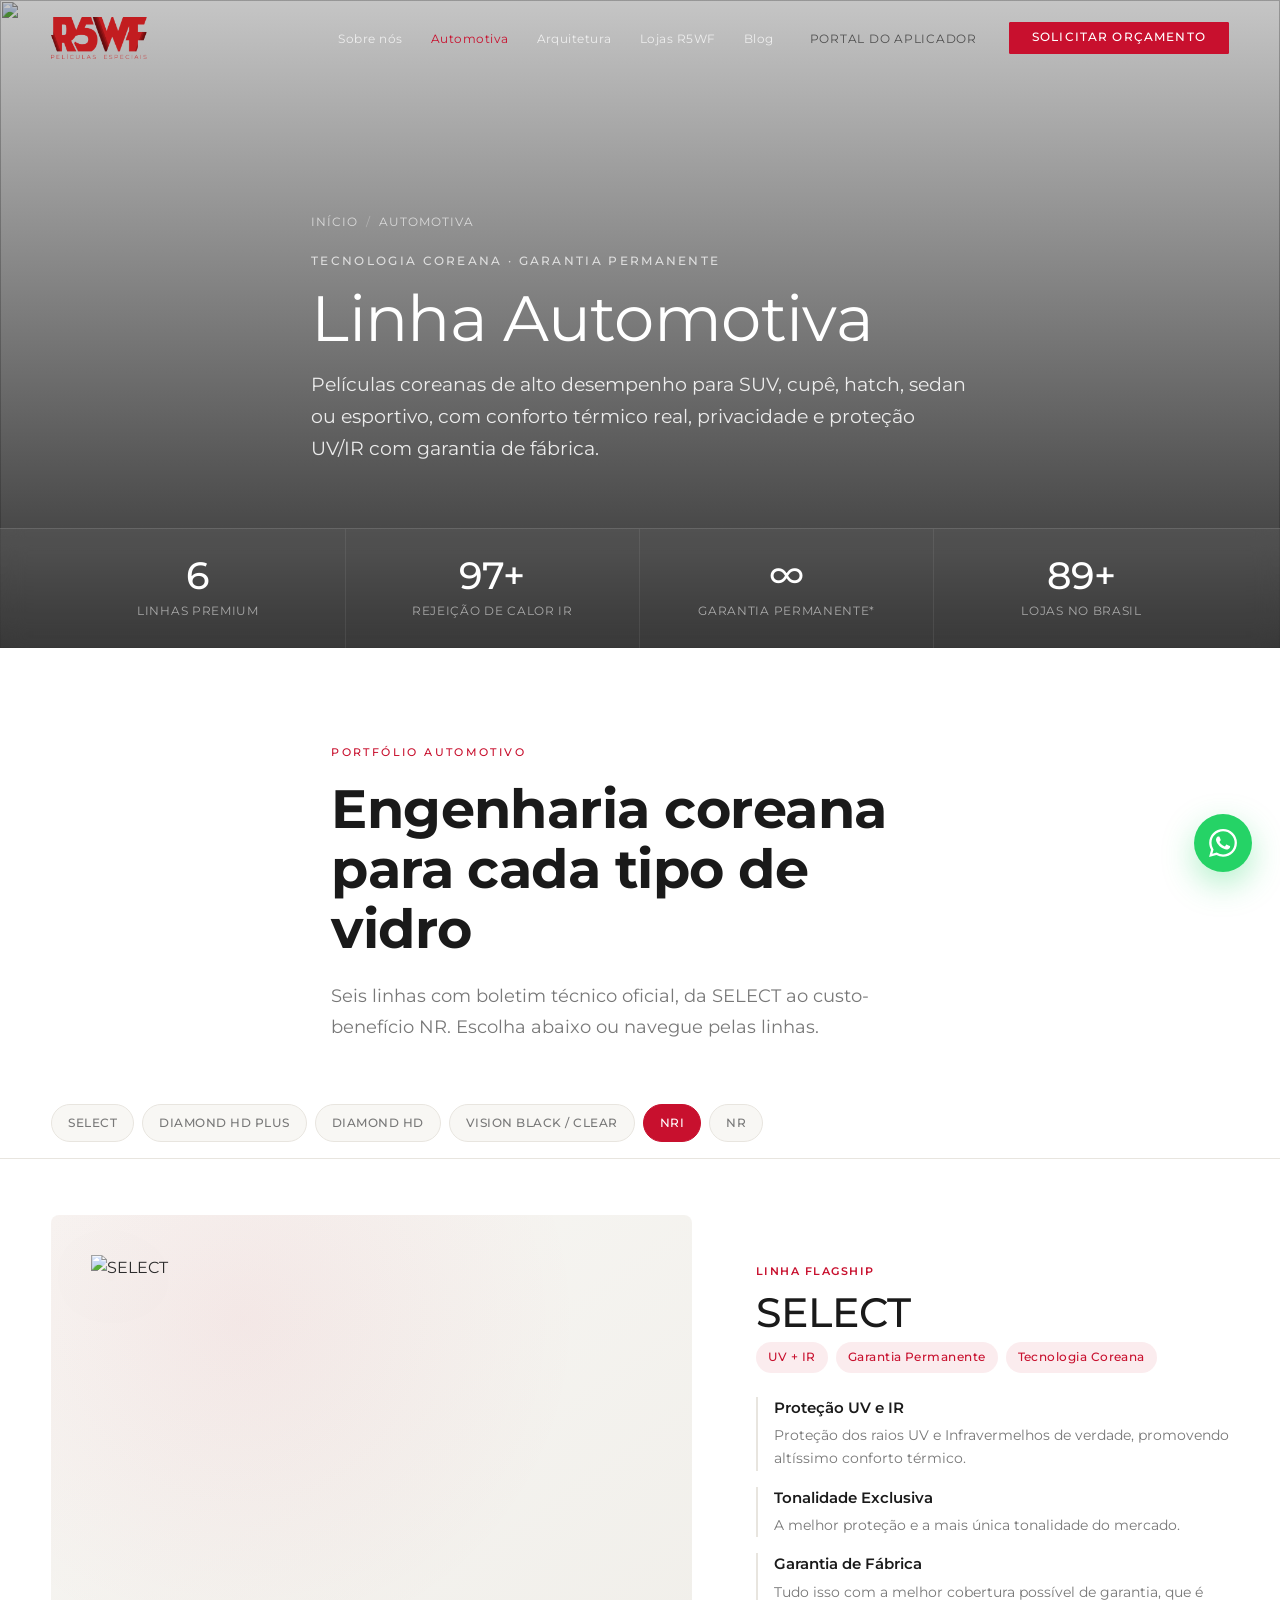
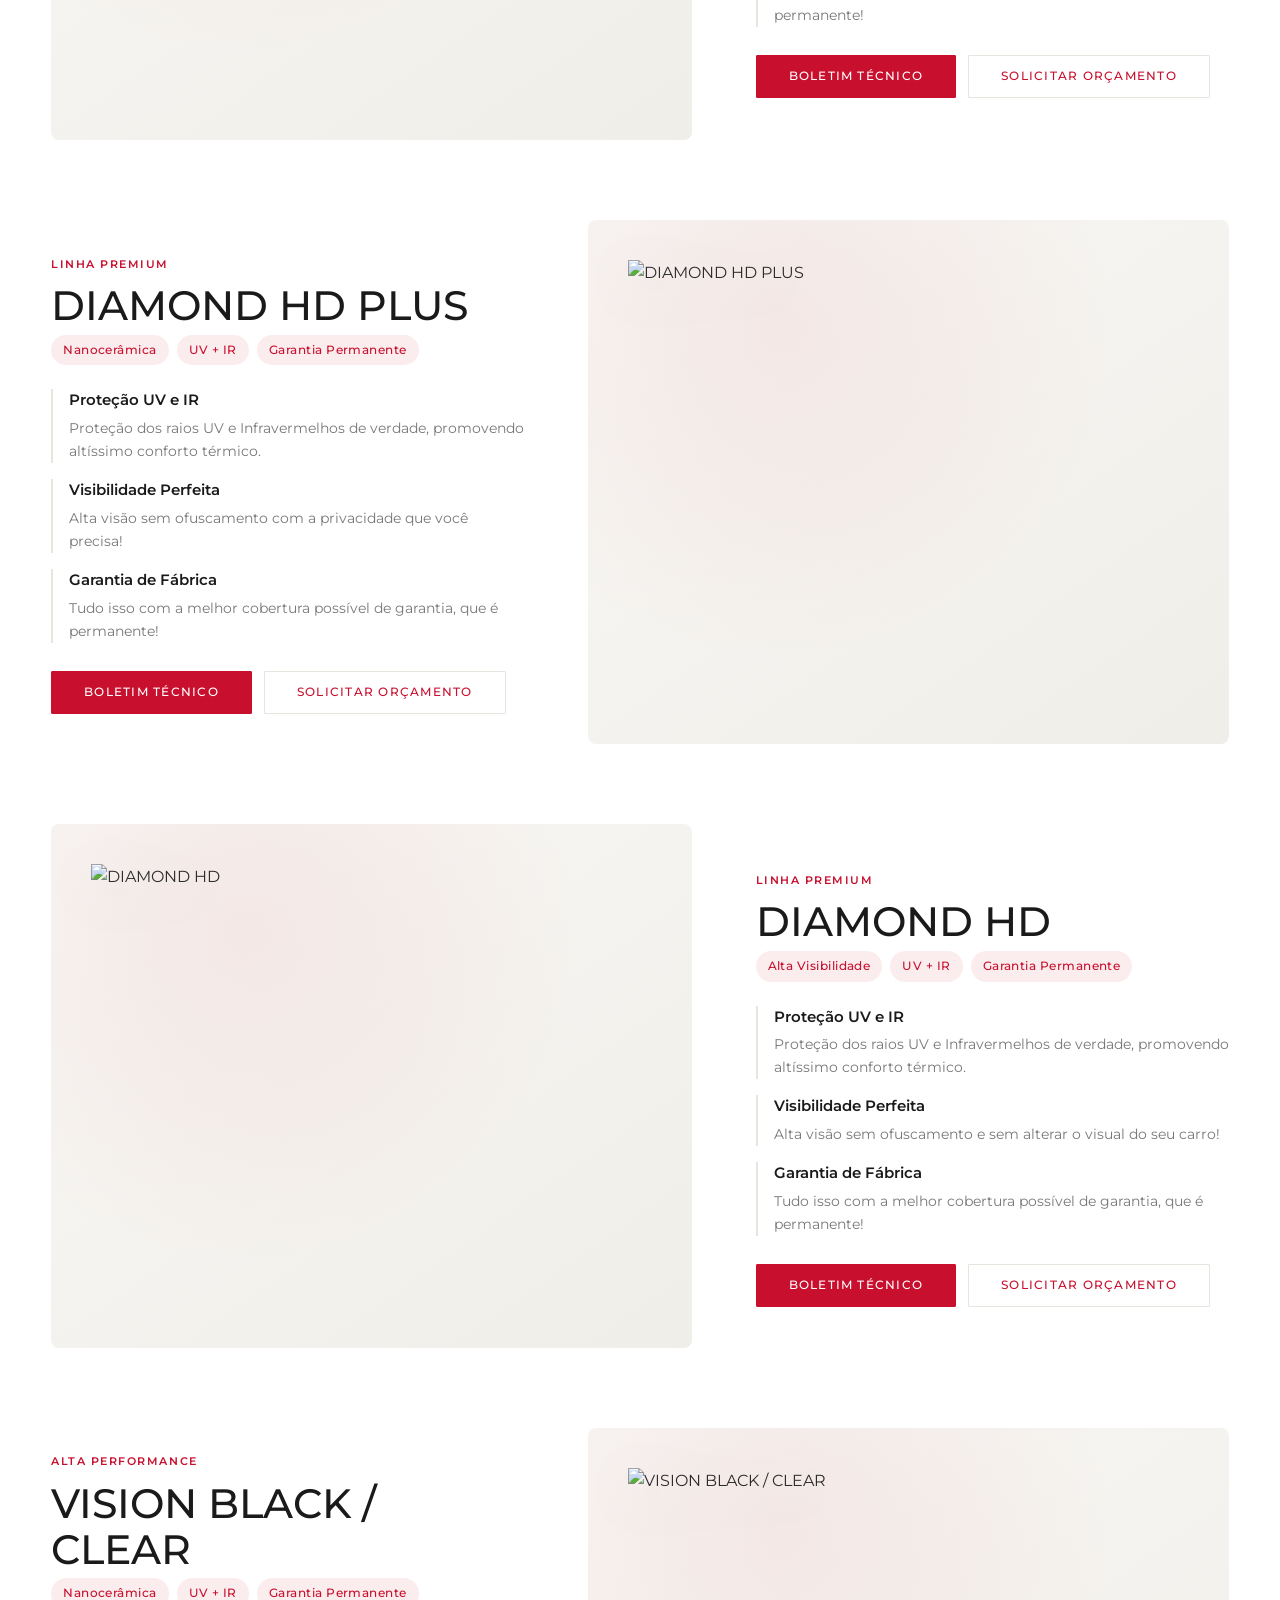
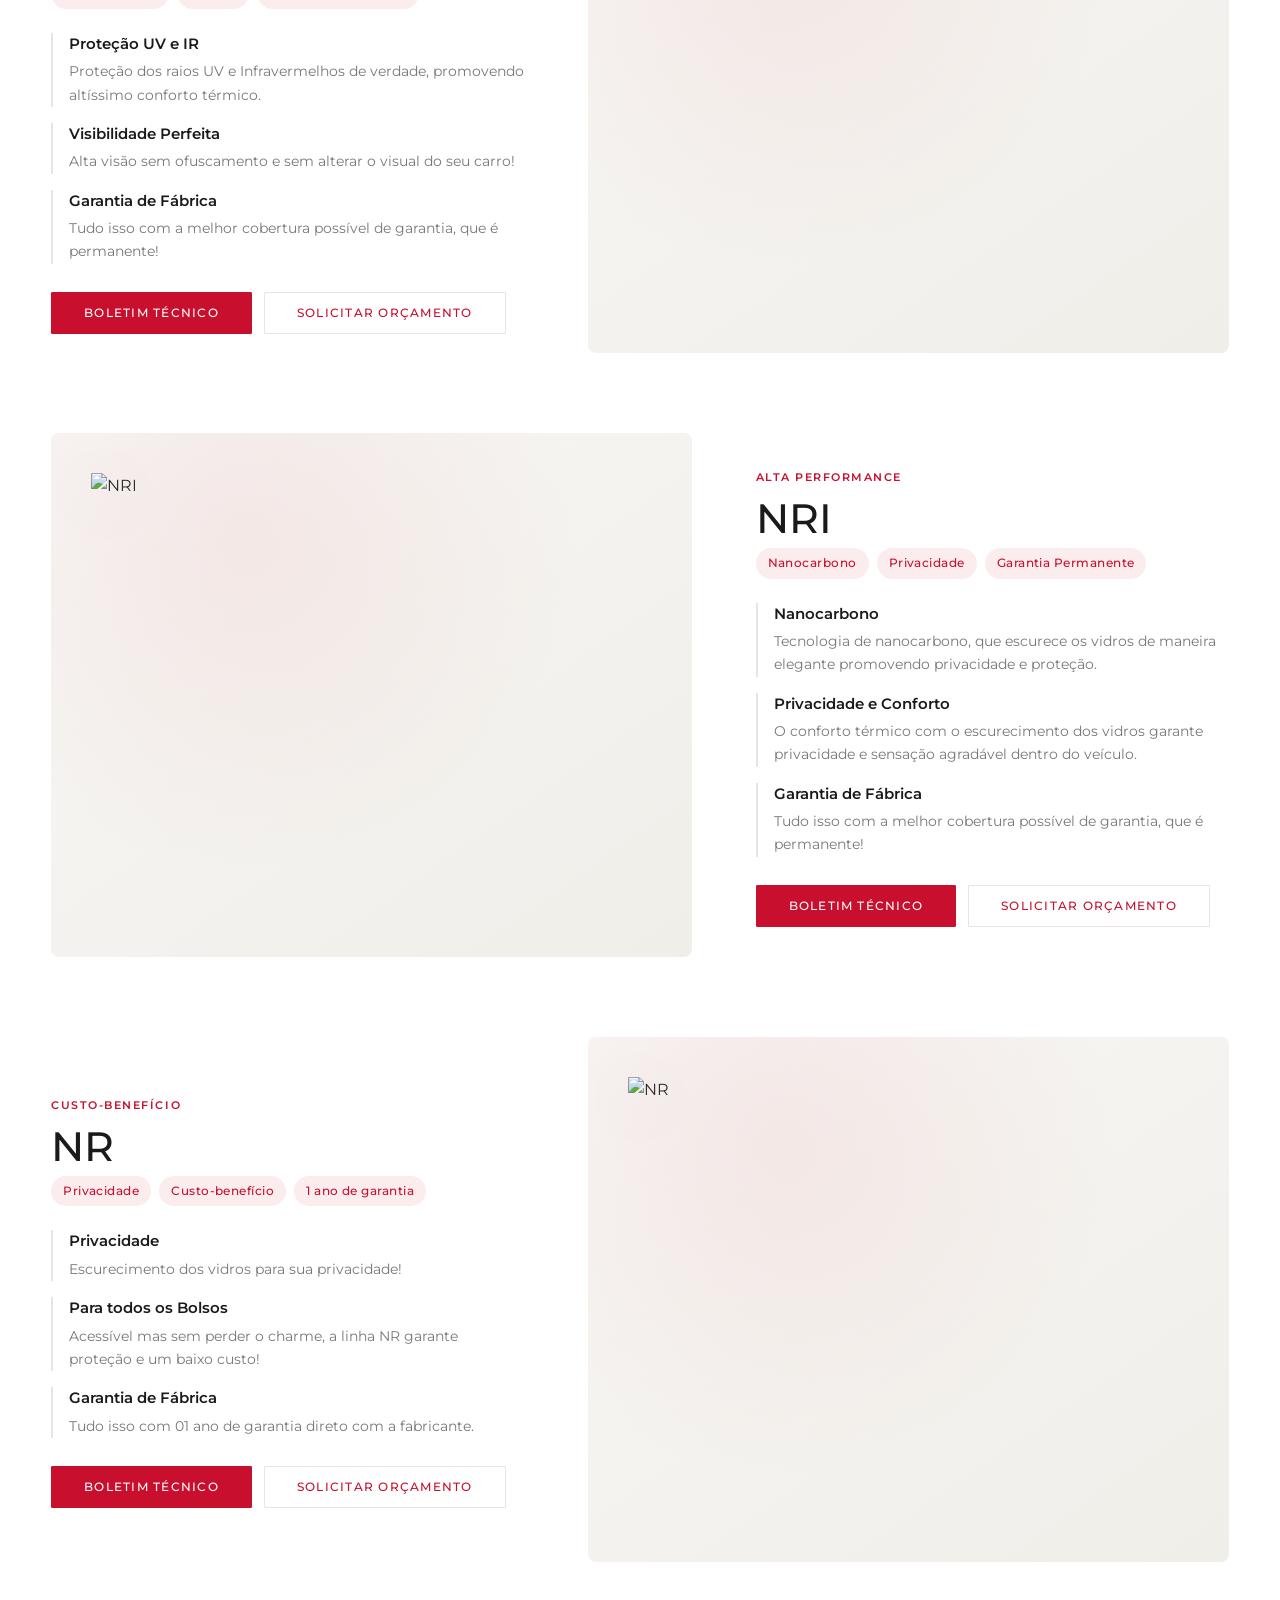
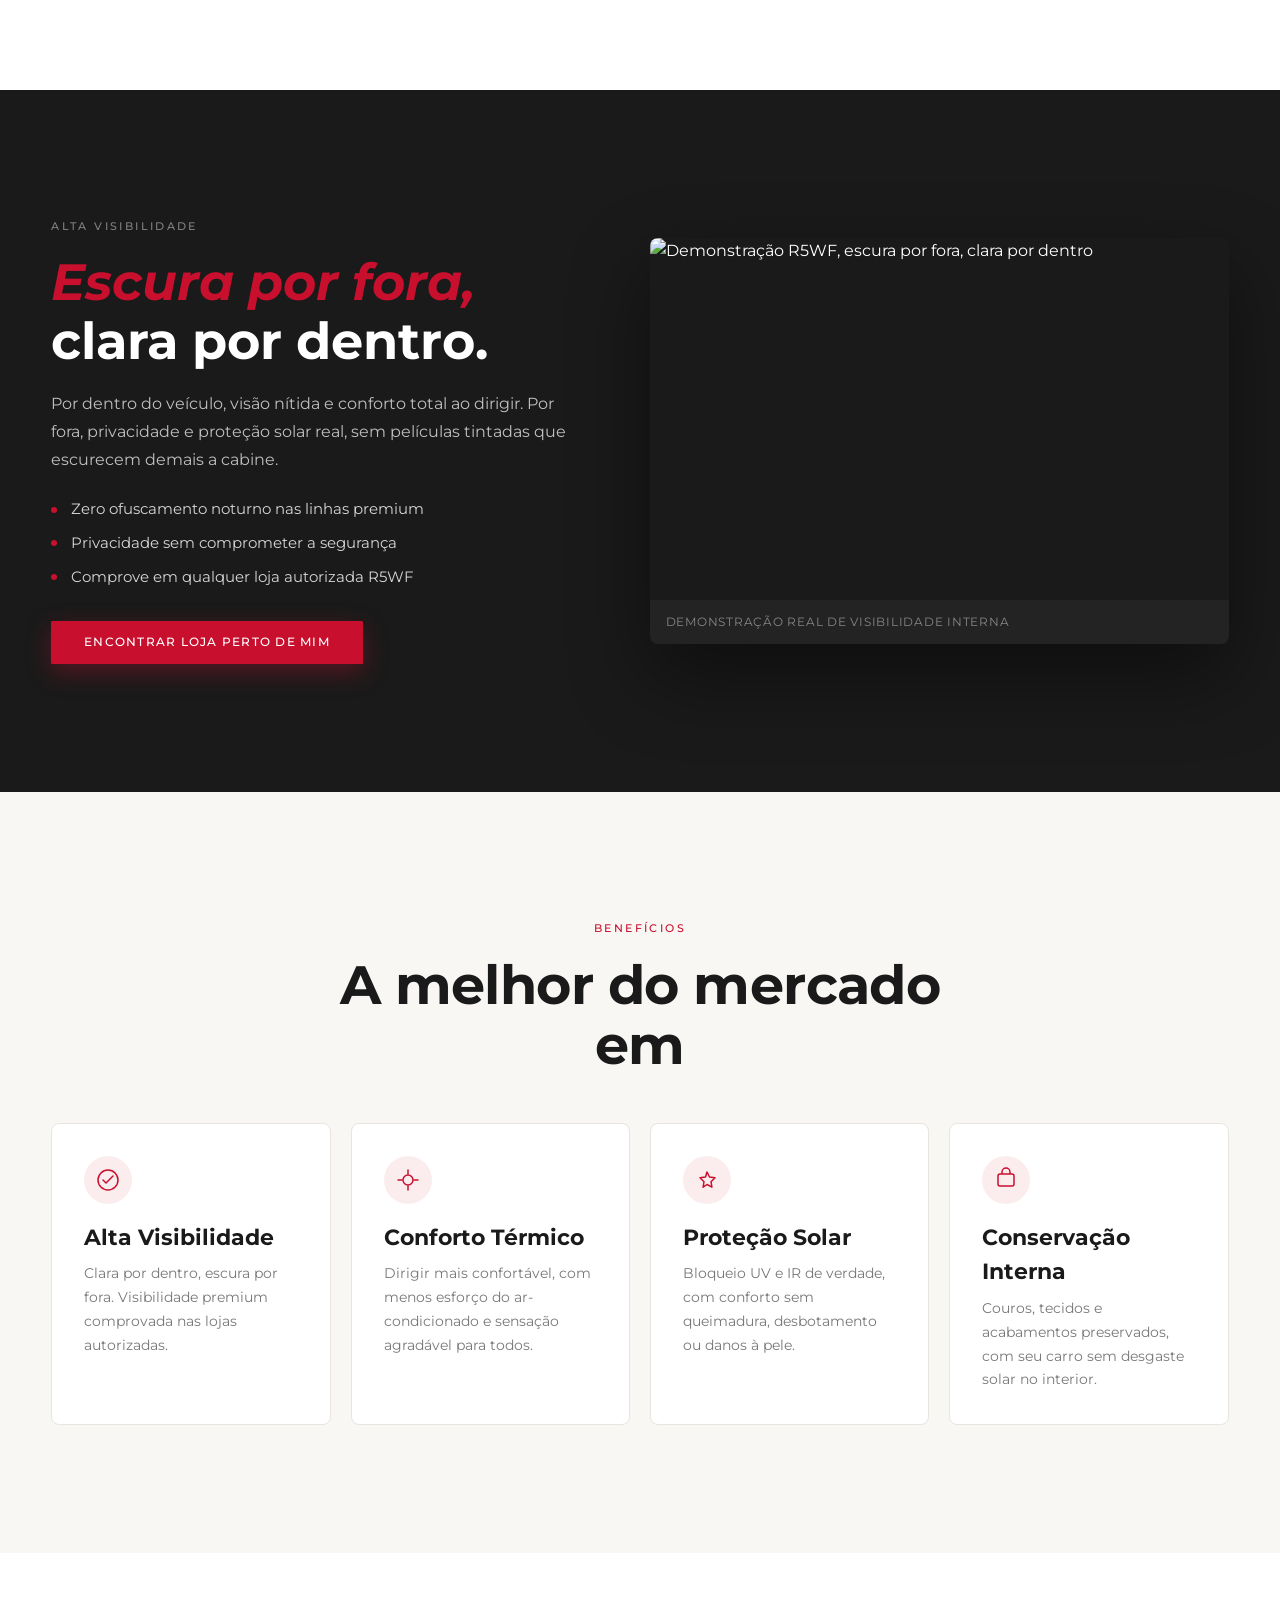
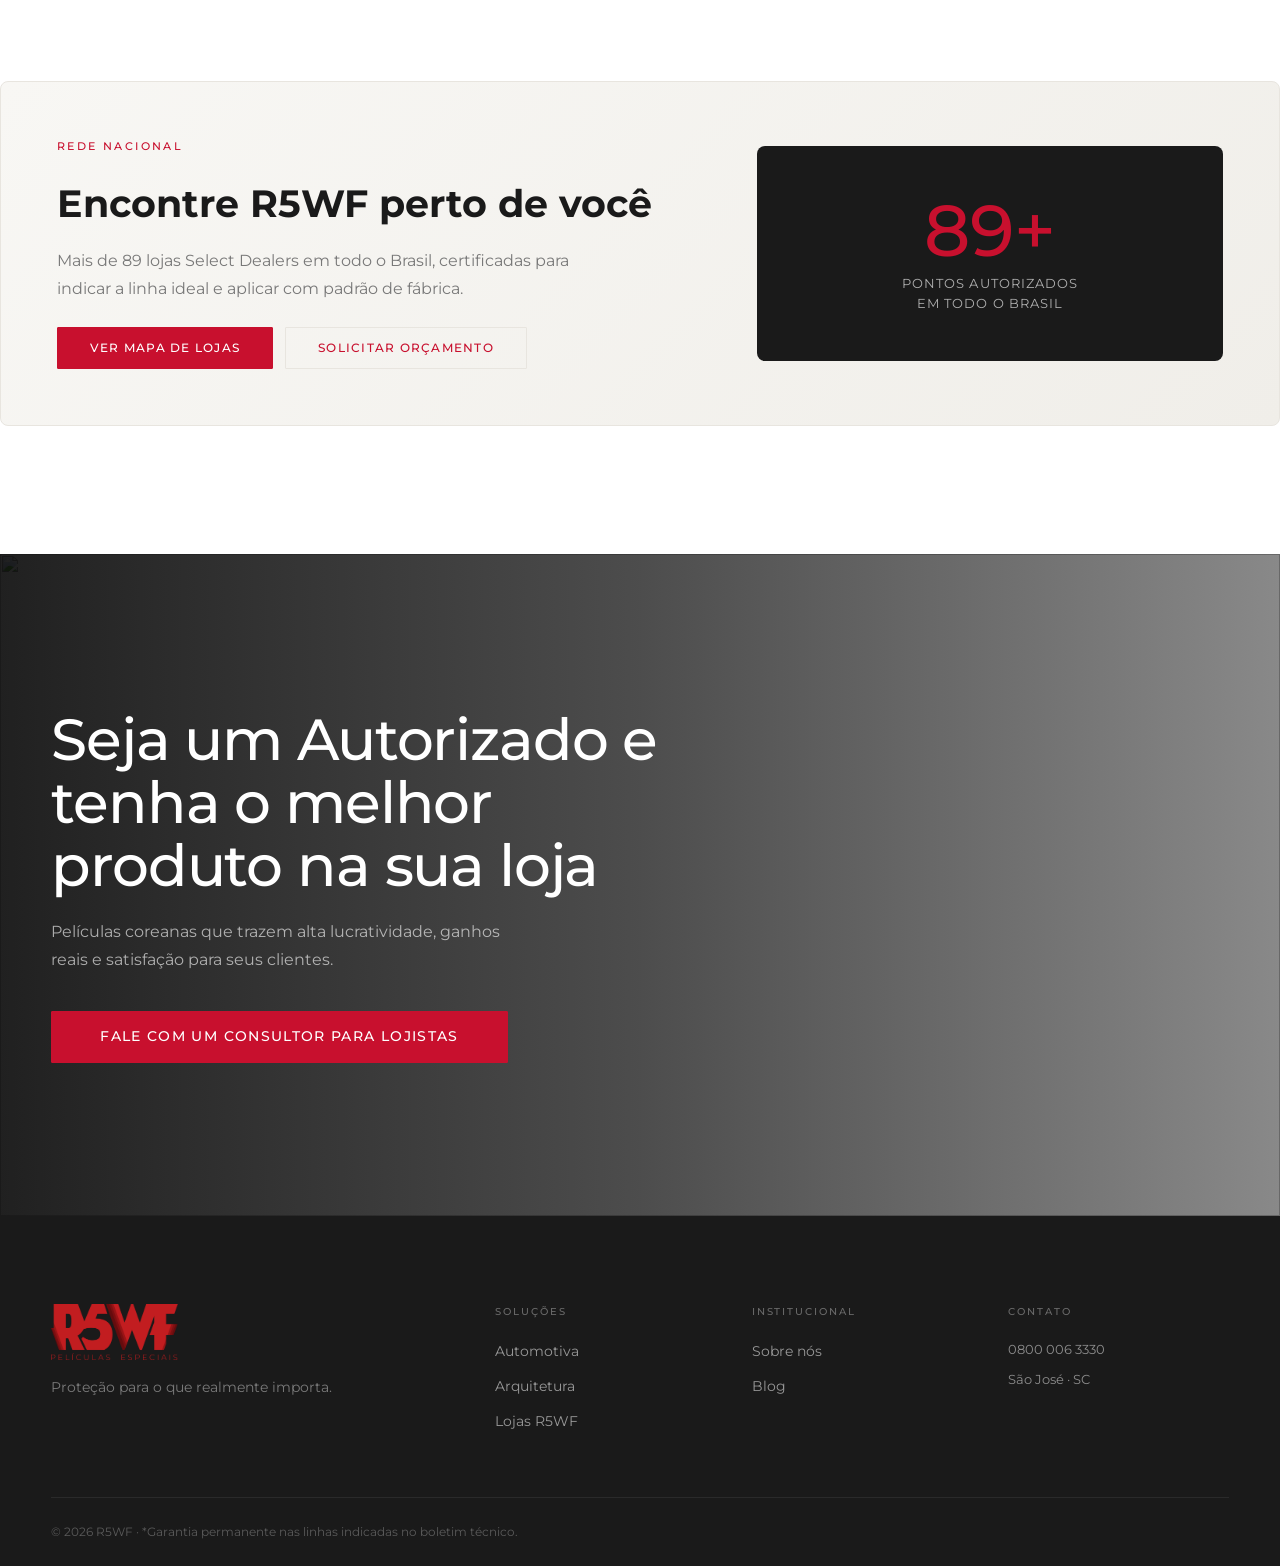
==== automotiva.html @ abcf2a6c "Novo site Co-authored-by: Cursor <cursoragent@cursor.com>" ====
<!DOCTYPE html>
<html lang="pt-BR">
<head>
  <meta charset="UTF-8">
  <meta name="viewport" content="width=device-width, initial-scale=1.0">
  <meta name="description" content="Linha Automotiva R5WF: SELECT, DIAMOND HD PLUS, DIAMOND HD, VISION BLACK/CLEAR, NRI e NR. Películas coreanas com proteção UV/IR, conforto térmico e garantia permanente.">
  <title>Automotiva, R5WF Películas Especiais</title>
  <link rel="canonical" href="https://r5wf.com.br/automotivas/">
  <link rel="preconnect" href="https://fonts.googleapis.com">
  <link rel="preconnect" href="https://fonts.gstatic.com" crossorigin>
  <link href="https://fonts.googleapis.com/css2?family=Montserrat:ital,wght@0,400;0,500;0,600;0,700;1,400;1,600&display=swap" rel="stylesheet">
  <link rel="stylesheet" href="style.css">
</head>
<body class="page-automotiva">

  <nav class="nav" id="nav" role="navigation" aria-label="Navegação principal">
    <div class="nav__container">
      <a href="index.html" class="nav__logo" aria-label="R5WF, página inicial">
        <img src="Imagens/Logo%20R5WF.png" alt="R5WF Películas Especiais" class="nav__logo-img" width="768" height="338">
      </a>
      <ul class="nav__links" role="list">
        <li><a href="sobre.html" class="nav__link">Sobre nós</a></li>
        <li><a href="automotiva.html" class="nav__link is-active" aria-current="page">Automotiva</a></li>
        <li><a href="arquitetura.html" class="nav__link">Arquitetura</a></li>
        <li><a href="lojas-oficiais.html" class="nav__link">Lojas R5WF</a></li>
        <li><a href="blog.html" class="nav__link">Blog</a></li>
        <li><a href="https://portalcliente.r5wf.com.br/" class="nav__portal" target="_blank" rel="noopener noreferrer">Portal do Aplicador</a></li>
      </ul>
      <a href="lojas-oficiais.html" class="btn btn--nav">Solicitar Orçamento</a>
      <button class="nav__toggle" aria-label="Abrir menu" aria-expanded="false" aria-controls="nav-mobile"><span></span><span></span><span></span></button>
    </div>
    <div class="nav__mobile" id="nav-mobile">
      <ul role="list">
        <li><a href="sobre.html" class="nav__mobile-link">Sobre nós</a></li>
        <li><a href="automotiva.html" class="nav__mobile-link is-active">Automotiva</a></li>
        <li><a href="arquitetura.html" class="nav__mobile-link">Arquitetura</a></li>
        <li><a href="lojas-oficiais.html" class="nav__mobile-link">Lojas R5WF</a></li>
        <li><a href="blog.html" class="nav__mobile-link">Blog</a></li>
        <li><a href="lojas-oficiais.html" class="btn btn--primary">Solicitar Orçamento</a></li>
      </ul>
    </div>
  </nav>

  <header class="page-hero page-hero--auto">
    <div class="page-hero__bg" aria-hidden="true">
      <img src="https://r5wf.com.br/wp-content/uploads/2024/12/automotivo.jpg" alt="" fetchpriority="high">
      <div class="page-hero__overlay page-hero__overlay--auto"></div>
    </div>
    <div class="container page-hero__content">
      <nav class="breadcrumb" aria-label="Trilha de navegação">
        <a href="index.html">Início</a><span aria-hidden="true">/</span><span>Automotiva</span>
      </nav>
      <p class="auto-hero__eyebrow">Tecnologia Coreana · Garantia Permanente</p>
      <h1 class="page-hero__title">Linha Automotiva</h1>
      <p class="page-hero__sub">Películas coreanas de alto desempenho para SUV, cupê, hatch, sedan ou esportivo, com conforto térmico real, privacidade e proteção UV/IR com garantia de fábrica.</p>
    </div>
    <div class="auto-hero-stats" aria-label="Destaques da linha automotiva">
      <div class="container auto-hero-stats__grid">
        <div class="auto-stat">
          <span class="auto-stat__value">6</span>
          <span class="auto-stat__label">Linhas premium</span>
        </div>
        <div class="auto-stat">
          <span class="auto-stat__value">97+</span>
          <span class="auto-stat__label">Rejeição de calor IR</span>
        </div>
        <div class="auto-stat">
          <span class="auto-stat__value">∞</span>
          <span class="auto-stat__label">Garantia permanente*</span>
        </div>
        <div class="auto-stat">
          <span class="auto-stat__value">89+</span>
          <span class="auto-stat__label">Lojas no Brasil</span>
        </div>
      </div>
    </div>
  </header>

  <main>
    <section class="auto-intro" aria-labelledby="auto-intro-title">
      <div class="container auto-intro__inner" data-animate="slide-up">
        <span class="eyebrow">Portfólio automotivo</span>
        <h2 class="heading-xl" id="auto-intro-title">Engenharia coreana para cada tipo de vidro</h2>
        <p class="auto-intro__text">Seis linhas com boletim técnico oficial, da SELECT ao custo-benefício NR. Escolha abaixo ou navegue pelas linhas.</p>
      </div>
    </section>

    <section class="auto-catalog" aria-labelledby="produtos-auto-title">
      <div class="auto-catalog__sticky">
        <div class="container">
          <nav class="auto-nav" id="auto-products-nav" aria-label="Navegar entre linhas"></nav>
        </div>
      </div>
      <div class="container">
        <h2 class="sr-only" id="produtos-auto-title">Películas automotivas R5WF</h2>
        <div class="auto-showcase" id="produtos-auto-grid"></div>
      </div>
    </section>

    <section class="auto-visibilidade" aria-labelledby="visibilidade-title">
      <div class="container auto-visibilidade__grid">
        <div class="auto-visibilidade__copy" data-animate="slide-up">
          <span class="eyebrow eyebrow--dim">Alta visibilidade</span>
          <h2 class="auto-visibilidade__headline" id="visibilidade-title"><em>Escura por fora,</em><br>clara por dentro.</h2>
          <p class="auto-visibilidade__text">Por dentro do veículo, visão nítida e conforto total ao dirigir. Por fora, privacidade e proteção solar real, sem películas tintadas que escurecem demais a cabine.</p>
          <ul class="auto-visibilidade__points">
            <li>Zero ofuscamento noturno nas linhas premium</li>
            <li>Privacidade sem comprometer a segurança</li>
            <li>Comprove em qualquer loja autorizada R5WF</li>
          </ul>
          <a href="lojas-oficiais.html" class="btn btn--primary">Encontrar loja perto de mim</a>
        </div>
        <figure class="auto-visibilidade__visual" data-animate="fade-in">
          <img src="https://r5wf.com.br/wp-content/uploads/2023/06/site-r5.png" alt="Demonstração R5WF, escura por fora, clara por dentro" loading="lazy">
          <figcaption class="auto-visibilidade__caption">Demonstração real de visibilidade interna</figcaption>
        </figure>
      </div>
    </section>

    <section class="auto-benefits" aria-labelledby="pilares-title">
      <div class="container">
        <div class="section-header section-header--center" data-animate="slide-up">
          <span class="eyebrow">Benefícios</span>
          <h2 class="heading-xl" id="pilares-title">A melhor do mercado em</h2>
        </div>
        <div class="auto-benefits__grid">
          <article class="auto-benefit" data-animate="fade-in">
            <span class="auto-benefit__icon" aria-hidden="true">
              <svg width="28" height="28" viewBox="0 0 28 28" fill="none"><circle cx="14" cy="14" r="10" stroke="currentColor" stroke-width="1.5"/><path d="M9 14l3 3 7-7" stroke="currentColor" stroke-width="1.5" stroke-linecap="round" stroke-linejoin="round"/></svg>
            </span>
            <h3 class="auto-benefit__title">Alta Visibilidade</h3>
            <p class="auto-benefit__text">Clara por dentro, escura por fora. Visibilidade premium comprovada nas lojas autorizadas.</p>
          </article>
          <article class="auto-benefit" data-animate="fade-in" data-delay="80">
            <span class="auto-benefit__icon" aria-hidden="true">
              <svg width="28" height="28" viewBox="0 0 28 28" fill="none"><path d="M14 4v4M14 20v4M4 14h4M20 14h4" stroke="currentColor" stroke-width="1.5" stroke-linecap="round"/><circle cx="14" cy="14" r="5" stroke="currentColor" stroke-width="1.5"/></svg>
            </span>
            <h3 class="auto-benefit__title">Conforto Térmico</h3>
            <p class="auto-benefit__text">Dirigir mais confortável, com menos esforço do ar-condicionado e sensação agradável para todos.</p>
          </article>
          <article class="auto-benefit" data-animate="fade-in" data-delay="160">
            <span class="auto-benefit__icon" aria-hidden="true">
              <svg width="28" height="28" viewBox="0 0 28 28" fill="none"><path d="M14 6l2.5 5 5.5.8-4 3.9.9 5.5L14 18.5 10.1 21.2l.9-5.5-4-3.9 5.5-.8L14 6z" stroke="currentColor" stroke-width="1.5" stroke-linejoin="round"/></svg>
            </span>
            <h3 class="auto-benefit__title">Proteção Solar</h3>
            <p class="auto-benefit__text">Bloqueio UV e IR de verdade, com conforto sem queimadura, desbotamento ou danos à pele.</p>
          </article>
          <article class="auto-benefit" data-animate="fade-in" data-delay="240">
            <span class="auto-benefit__icon" aria-hidden="true">
              <svg width="28" height="28" viewBox="0 0 28 28" fill="none"><rect x="6" y="8" width="16" height="12" rx="2" stroke="currentColor" stroke-width="1.5"/><path d="M10 8V6a4 4 0 018 0v2" stroke="currentColor" stroke-width="1.5"/></svg>
            </span>
            <h3 class="auto-benefit__title">Conservação Interna</h3>
            <p class="auto-benefit__text">Couros, tecidos e acabamentos preservados, com seu carro sem desgaste solar no interior.</p>
          </article>
        </div>
      </div>
    </section>

    <section class="auto-stores" aria-labelledby="lojas-rede-title">
      <div class="container auto-stores__inner" data-animate="slide-up">
        <div class="auto-stores__copy">
          <span class="eyebrow">Rede nacional</span>
          <h2 class="auto-stores__title" id="lojas-rede-title">Encontre R5WF perto de você</h2>
          <p class="auto-stores__text">Mais de 89 lojas Select Dealers em todo o Brasil, certificadas para indicar a linha ideal e aplicar com padrão de fábrica.</p>
          <div class="auto-stores__actions">
            <a href="lojas-oficiais.html" class="btn btn--primary">Ver mapa de lojas</a>
            <a href="lojas-oficiais.html" class="btn btn--outline">Solicitar orçamento</a>
          </div>
        </div>
        <div class="auto-stores__panel" aria-hidden="true">
          <span class="auto-stores__number">89+</span>
          <span class="auto-stores__panel-label">Pontos autorizados<br>em todo o Brasil</span>
        </div>
      </div>
    </section>

    <section class="cta-final" id="orcamento">
      <div class="cta-final__bg" aria-hidden="true">
        <img src="https://r5wf.com.br/wp-content/uploads/2024/12/automotivo.jpg" alt="" loading="lazy">
        <div class="cta-final__overlay"></div>
      </div>
      <div class="cta-final__content">
        <h2 class="cta-final__headline">Seja um Autorizado e tenha o melhor produto na sua loja</h2>
        <p class="cta-final__sub">Películas coreanas que trazem alta lucratividade, ganhos reais e satisfação para seus clientes.</p>
        <div class="cta-final__actions">
          <a href="https://mkt.r5wf.com.br/seja-um-select-dealer" class="btn btn--primary btn--large" target="_blank" rel="noopener noreferrer">Fale com um consultor para Lojistas</a>
        </div>
      </div>
    </section>
  </main>

  <footer class="footer" role="contentinfo">
    <div class="container">
      <div class="footer__top">
        <div class="footer__brand">
          <a href="index.html" class="footer__logo" aria-label="R5WF Películas Especiais">
            <img src="Imagens/Logo%20R5WF.png" alt="R5WF Películas Especiais" class="footer__logo-img" width="768" height="338" loading="lazy">
          </a>
          <p class="footer__tagline">Proteção para o que realmente importa.</p>
        </div>
        <nav class="footer__nav" aria-label="Links do rodapé">
          <div class="footer__col"><h3 class="footer__col-title">Soluções</h3><ul role="list"><li><a href="automotiva.html">Automotiva</a></li><li><a href="arquitetura.html">Arquitetura</a></li><li><a href="lojas-oficiais.html">Lojas R5WF</a></li></ul></div>
          <div class="footer__col"><h3 class="footer__col-title">Institucional</h3><ul role="list"><li><a href="sobre.html">Sobre nós</a></li><li><a href="blog.html">Blog</a></li></ul></div>
          <div class="footer__col"><h3 class="footer__col-title">Contato</h3><address class="footer__address"><p>0800 006 3330</p><p>São José · SC</p></address></div>
        </nav>
      </div>
      <div class="footer__bottom">
        <p class="footer__copy">&copy; <span id="footer-year">2026</span> R5WF · *Garantia permanente nas linhas indicadas no boletim técnico.</p>
      </div>
    </div>
  </footer>

  <script src="config.js"></script>
  <script src="script.js"></script>
</body>
</html>
---- style.css ----
﻿/* ============================================================
   R5WF Películas Especiais — style.css
   Design System: Premium Minimal — Volvo + Apple Inspired
   ============================================================ */


/* ============================================================
   1. CUSTOM PROPERTIES
   ============================================================ */
:root {
  --white:        #FFFFFF;
  --off-white:    #F8F7F4;
  --light:        #F0EEE9;
  --graphite:     #2C2C2C;
  --black:        #1A1A1A;
  --muted:        #787878;
  --border:       #E8E5DF;
  --accent:       #C8102E;
  --accent-hover: #A50D25;
  --accent-dim:   rgba(200, 16, 46, 0.08);

  --font-display: "Montserrat", -apple-system, BlinkMacSystemFont, "Segoe UI", sans-serif;
  --font-body:    "Montserrat", -apple-system, BlinkMacSystemFont, "Segoe UI", sans-serif;

  --section-py:   clamp(80px, 10vw, 130px);
  --container:    1280px;
  --nav-h:        76px;

  --ease:         cubic-bezier(0.4, 0, 0.2, 1);
  --ease-out:     cubic-bezier(0, 0, 0.2, 1);
  --dur:          0.65s;
  --dur-fast:     0.28s;

  --shadow-sm:    0 1px 3px rgba(0,0,0,0.06), 0 1px 2px rgba(0,0,0,0.04);
  --shadow-md:    0 6px 24px rgba(0,0,0,0.09);
  --shadow-lg:    0 24px 64px rgba(0,0,0,0.14);
}


/* ============================================================
   2. RESET & BASE
   ============================================================ */
*, *::before, *::after {
  box-sizing: border-box;
  margin: 0;
  padding: 0;
}
html {
  scroll-behavior: smooth;
  -webkit-font-smoothing: antialiased;
  -moz-osx-font-smoothing: grayscale;
  font-size: 16px;
}
body {
  font-family: var(--font-body);
  font-weight: 400;
  color: var(--graphite);
  background: var(--white);
  overflow-x: hidden;
  line-height: 1.6;
}
img     { display: block; max-width: 100%; height: auto; }
a       { color: inherit; text-decoration: none; }
ul, ol  { list-style: none; }
address { font-style: normal; }
figure  { margin: 0; }
button  { font-family: inherit; }

.sr-only {
  position: absolute;
  width: 1px; height: 1px; padding: 0;
  margin: -1px; overflow: hidden;
  clip: rect(0,0,0,0);
  white-space: nowrap; border: 0;
}


/* ============================================================
   3. TYPOGRAPHY
   ============================================================ */
.heading-xl {
  font-family: var(--font-display);
  font-size: clamp(2.2rem, 4.2vw, 4.4rem);
  font-weight: 700;
  line-height: 1.12;
  letter-spacing: -0.01em;
  color: var(--black);
}
.heading-xl--light { color: var(--white); }

/* Montserrat Bold nos títulos e elementos de destaque */
.hero__headline,
.page-hero__title,
.footer__logo-r5,
.problem-card__title,
.solution-card__number,
.solution-card__title,
.tech-card__title,
.tech-card__spec-value,
.process-step__number,
.process-step__title,
.stat__value,
.stat__suffix,
.cta-final__headline,
.product-card__name,
.pillar__title,
.visibilidade__quote,
.auto-showcase__name,
.auto-visibilidade__headline,
.auto-benefit__title,
.auto-stores__title,
.auto-stat__value,
.stores-editorial__title,
.faq__question {
  font-weight: 700;
}

.eyebrow {
  display: block;
  font-size: 0.68rem;
  font-weight: 500;
  letter-spacing: 0.22em;
  text-transform: uppercase;
  color: var(--accent);
  margin-bottom: 1.1rem;
}
.eyebrow--dim   { color: rgba(255,255,255,0.45); }
.eyebrow--light { color: rgba(255,255,255,0.65); }


/* ============================================================
   4. LAYOUT
   ============================================================ */
.container {
  width: 100%;
  max-width: var(--container);
  margin-left: auto;
  margin-right: auto;
  padding-left: clamp(24px, 4vw, 56px);
  padding-right: clamp(24px, 4vw, 56px);
}
.section-header {
  max-width: 680px;
  margin-bottom: clamp(48px, 6vw, 80px);
}
.section-header--dark .heading-xl { color: var(--white); }
.section-header__sub {
  margin-top: 1.1rem;
  font-size: 1.02rem;
  color: var(--muted);
  line-height: 1.75;
  font-weight: 400;
}


/* ============================================================
   5. BUTTONS
   ============================================================ */
.btn {
  display: inline-flex;
  align-items: center;
  justify-content: center;
  font-family: var(--font-body);
  font-size: 0.78rem;
  font-weight: 500;
  letter-spacing: 0.1em;
  text-transform: uppercase;
  padding: 14px 32px;
  border: 1px solid transparent;
  border-radius: 1px;
  cursor: pointer;
  line-height: 1;
  white-space: nowrap;
  transition: background var(--dur-fast) var(--ease),
              border-color var(--dur-fast) var(--ease),
              color var(--dur-fast) var(--ease),
              transform var(--dur-fast) var(--ease),
              box-shadow var(--dur-fast) var(--ease);
}
.btn:focus-visible { outline: 2px solid var(--accent); outline-offset: 3px; }
.btn--primary { background: var(--accent); color: var(--white); border-color: var(--accent); }
.btn--primary:hover {
  background: var(--accent-hover); border-color: var(--accent-hover);
  transform: translateY(-1px);
  box-shadow: 0 8px 28px rgba(200,16,46,0.28);
}
.btn--outline { background: transparent; color: var(--accent); border-color: var(--accent); }
.btn--outline:hover { background: var(--accent); color: var(--white); }
.btn--ghost {
  background: rgba(255,255,255,0.1); color: var(--white);
  border-color: rgba(255,255,255,0.45);
  -webkit-backdrop-filter: blur(6px); backdrop-filter: blur(6px);
}
.btn--ghost:hover { background: rgba(255,255,255,0.2); border-color: rgba(255,255,255,0.75); }
.btn--ghost-light { background: transparent; color: var(--white); border-color: rgba(255,255,255,0.5); }
.btn--ghost-light:hover { background: rgba(255,255,255,0.1); border-color: var(--white); }
.btn--nav {
  background: var(--accent); color: var(--white); border-color: var(--accent);
  padding: 9px 22px; font-size: 0.72rem; flex-shrink: 0;
}
.btn--nav:hover { background: var(--accent-hover); transform: translateY(-1px); }
.btn--large { padding: 18px 48px; font-size: 0.85rem; }


/* ============================================================
   6. ANIMATION SYSTEM
   ============================================================ */
[data-animate] {
  opacity: 0;
  transition: opacity var(--dur) var(--ease-out), transform var(--dur) var(--ease-out);
}
[data-animate="fade-in"]     { transform: none; }
[data-animate="slide-up"]    { transform: translateY(38px); }
[data-animate="slide-left"]  { transform: translateX(56px); }
[data-animate="slide-right"] { transform: translateX(-56px); }
[data-animate].is-visible    { opacity: 1; transform: none; }


/* ============================================================
   7. NAV
   ============================================================ */
.nav {
  position: fixed;
  top: 0; left: 0; right: 0;
  z-index: 1000;
  height: var(--nav-h);
  transition: background var(--dur-fast) var(--ease), box-shadow var(--dur-fast) var(--ease);
}
.nav.is-scrolled {
  background: rgba(255,255,255,0.97);
  -webkit-backdrop-filter: blur(14px); backdrop-filter: blur(14px);
  box-shadow: 0 1px 0 var(--border);
}

.nav__container {
  display: flex;
  flex-direction: row;
  align-items: center;
  flex-wrap: nowrap;
  height: var(--nav-h);
  max-width: var(--container);
  margin-left: auto; margin-right: auto;
  padding-left: clamp(24px, 4vw, 56px);
  padding-right: clamp(24px, 4vw, 56px);
  gap: 32px;
}

.nav__logo {
  display: flex;
  align-items: center;
  flex-shrink: 0;
  text-decoration: none;
  transition: opacity var(--dur-fast) var(--ease);
}
.nav__logo:hover { opacity: 0.85; }
.nav__logo:focus-visible { outline: 2px solid var(--accent); outline-offset: 4px; border-radius: 2px; }
.nav__logo-img {
  display: block;
  height: clamp(34px, 4.2vw, 42px);
  width: auto;
  max-width: min(168px, 38vw);
  object-fit: contain;
}
.nav__logo-r5 {
  font-family: var(--font-display);
  font-size: 1.55rem; font-weight: 700; letter-spacing: 0.04em;
  color: var(--white);
  transition: color var(--dur-fast) var(--ease);
}
.nav__logo-sub {
  font-size: 0.46rem; font-weight: 500; letter-spacing: 0.28em; text-transform: uppercase;
  color: rgba(255,255,255,0.5); margin-top: 2px;
  transition: color var(--dur-fast) var(--ease);
}
.nav.is-scrolled .nav__logo-r5  { color: var(--accent); }
.nav.is-scrolled .nav__logo-sub { color: var(--muted); }

/* Desktop links */
.nav__links {
  display: flex;
  flex-direction: row;
  align-items: center;
  flex-wrap: nowrap;
  gap: 28px;
  list-style: none;
  margin-left: auto;
  flex-shrink: 0;
}
.nav__link {
  font-size: 0.76rem; font-weight: 400; letter-spacing: 0.04em;
  color: rgba(255,255,255,0.75);
  position: relative; white-space: nowrap; text-decoration: none;
  transition: color var(--dur-fast) var(--ease);
}
.nav__link::after {
  content: "";
  position: absolute; bottom: -3px; left: 0;
  width: 0; height: 1px; background: var(--accent);
  transition: width var(--dur-fast) var(--ease);
}
.nav__link:hover        { color: var(--white); }
.nav__link:hover::after { width: 100%; }
.nav__link:focus-visible { outline: 2px solid var(--accent); outline-offset: 4px; border-radius: 2px; }
.nav.is-scrolled .nav__link       { color: var(--graphite); }
.nav.is-scrolled .nav__link:hover { color: var(--black); }

/* Hamburguer - hidden by default */
.nav__toggle {
  display: none;
  flex-direction: column;
  gap: 5px; padding: 8px;
  background: transparent; border: none; cursor: pointer; flex-shrink: 0;
}
.nav__toggle span {
  display: block; width: 22px; height: 1.5px;
  background: var(--white); border-radius: 1px; transform-origin: center;
  transition: transform var(--dur-fast) var(--ease), opacity var(--dur-fast) var(--ease), background var(--dur-fast) var(--ease);
}
.nav.is-scrolled .nav__toggle span { background: var(--black); }
.nav__toggle.is-open span:nth-child(1) { transform: translateY(6.5px) rotate(45deg); }
.nav__toggle.is-open span:nth-child(2) { opacity: 0; transform: scaleX(0); }
.nav__toggle.is-open span:nth-child(3) { transform: translateY(-6.5px) rotate(-45deg); }

/* Mobile menu - hidden by default */
.nav__mobile {
  position: fixed;
  top: var(--nav-h); left: 0; right: 0;
  background: var(--white);
  padding: 28px clamp(24px, 4vw, 56px) 40px;
  transform: translateY(-8px);
  opacity: 0;
  visibility: hidden;
  pointer-events: none;
  z-index: 999;
  border-bottom: 1px solid var(--border);
  box-shadow: var(--shadow-lg);
  transition: transform var(--dur-fast) var(--ease), opacity var(--dur-fast) var(--ease), visibility var(--dur-fast) var(--ease);
}
.nav__mobile.is-open {
  transform: translateY(0);
  opacity: 1; visibility: visible; pointer-events: all;
}
.nav__mobile ul { display: flex; flex-direction: column; gap: 2px; list-style: none; }
.nav__mobile-link {
  display: block; padding: 13px 0; font-size: 0.95rem; color: var(--graphite);
  border-bottom: 1px solid var(--border); text-decoration: none;
  transition: color var(--dur-fast) var(--ease);
}
.nav__mobile-link:hover { color: var(--accent); }
.nav__mobile li:last-child { margin-top: 20px; }


/* ============================================================
   8. HERO
   ============================================================ */
.hero {
  position: relative;
  width: 100%;
  height: 100vh;
  min-height: 580px;
  display: flex;
  align-items: center;
  overflow: hidden;
}
.hero__bg {
  position: absolute;
  top: 0; left: 0; right: 0; bottom: 0;
  z-index: 0; overflow: hidden;
}
.hero__img {
  width: 100%; height: 115%;
  object-fit: cover; object-position: center 30%;
  display: block;
}
.hero__overlay {
  position: absolute;
  top: 0; left: 0; right: 0; bottom: 0;
  background: linear-gradient(135deg, rgba(8,8,8,0.80) 0%, rgba(15,15,15,0.52) 45%, rgba(10,10,10,0.38) 100%);
}
.hero__content {
  position: relative;
  z-index: 2;
  width: 100%;
  max-width: var(--container);
  margin-left: auto; margin-right: auto;
  padding-left: clamp(24px, 4vw, 56px);
  padding-right: clamp(24px, 4vw, 56px);
  padding-top: var(--nav-h);
}
.hero__eyebrow {
  font-size: 0.66rem; font-weight: 500; letter-spacing: 0.24em; text-transform: uppercase;
  color: rgba(255,255,255,0.52); margin-bottom: 1.4rem;
}
.hero__headline {
  font-family: var(--font-display);
  font-size: clamp(3rem, 7vw, 7.5rem);
  font-weight: 700; line-height: 1.08; letter-spacing: -0.015em;
  color: var(--white); max-width: 860px; margin-bottom: 1.4rem;
}
.hero__sub {
  font-size: clamp(1rem, 1.4vw, 1.2rem); font-weight: 400;
  color: rgba(255,255,255,0.7); line-height: 1.7; max-width: 480px; margin-bottom: 2.4rem;
}
.hero__ctas { display: flex; flex-wrap: wrap; gap: 14px; }
.hero__scroll {
  position: absolute; bottom: 40px; left: 50%; transform: translateX(-50%);
  z-index: 2; display: flex; flex-direction: column; align-items: center; gap: 10px;
  color: rgba(255,255,255,0.45); text-decoration: none;
  transition: color var(--dur-fast) var(--ease);
}
.hero__scroll:hover { color: rgba(255,255,255,0.85); }
.hero__scroll-label { font-size: 0.58rem; letter-spacing: 0.22em; text-transform: uppercase; }
.hero__scroll-line {
  display: block; width: 1px; height: 40px;
  background: linear-gradient(to bottom, currentColor, transparent);
  animation: scrollPulse 2.2s ease-in-out infinite;
}
@keyframes scrollPulse {
  0%, 100% { opacity: 0.35; transform: scaleY(1); }
  50%       { opacity: 1;    transform: scaleY(1.15); }
}


/* ============================================================
   9. ABOUT
   ============================================================ */
.about { padding: var(--section-py) 0; background: var(--white); }
.about__grid {
  display: grid;
  grid-template-columns: 1fr 1fr;
  gap: clamp(48px, 7vw, 100px);
  align-items: center;
}
.about__text { max-width: 560px; }
.about__text .heading-xl { margin-bottom: 1.8rem; }
.about__body { font-size: 1rem; color: var(--muted); line-height: 1.85; font-weight: 400; margin-bottom: 1.3rem; }
.about__body strong { color: var(--graphite); font-weight: 500; }
.about__body--accent {
  color: var(--graphite); font-weight: 400;
  border-left: 2px solid var(--accent); padding-left: 20px; margin-top: 1.8rem;
}
.about__body--accent strong { color: var(--black); }
.about__text .btn { margin-top: 1.4rem; }
.about__visual { position: relative; }
.about__img-wrap { border-radius: 1px; overflow: hidden; aspect-ratio: 4/5; }
.about__img { width: 100%; height: 100%; object-fit: cover; transition: transform 0.9s var(--ease); }
.about__img-wrap:hover .about__img { transform: scale(1.03); }
.about__badge {
  position: absolute; bottom: -28px; left: -28px;
  background: var(--black); padding: 22px 28px; border-radius: 1px; box-shadow: var(--shadow-lg);
}
.about__badge-num {
  display: block; font-family: var(--font-display); font-size: 2.2rem;
  font-weight: 500; color: var(--accent); line-height: 1;
}
.about__badge-text {
  display: block; font-size: 0.64rem; letter-spacing: 0.16em; text-transform: uppercase;
  color: rgba(255,255,255,0.45); margin-top: 5px;
}


/* ============================================================
   10. PROBLEMS
   ============================================================ */
.problems { padding: var(--section-py) 0; background: var(--off-white); }
.problems__grid { display: grid; grid-template-columns: repeat(5, 1fr); gap: 2px; }
.problem-card {
  padding: 44px 28px; background: var(--white);
  position: relative; overflow: hidden;
  transition: box-shadow var(--dur-fast) var(--ease), transform var(--dur-fast) var(--ease);
}
.problem-card::after {
  content: ""; position: absolute; bottom: 0; left: 0; width: 100%; height: 2px;
  background: var(--accent); transform: scaleX(0); transform-origin: left;
  transition: transform var(--dur-fast) var(--ease);
}
.problem-card:hover { box-shadow: var(--shadow-md); transform: translateY(-4px); }
.problem-card:hover::after { transform: scaleX(1); }
.problem-card__icon { color: var(--accent); opacity: 0.8; margin-bottom: 22px; }
.problem-card__title {
  font-family: var(--font-display); font-size: 1.3rem; font-weight: 500;
  color: var(--black); line-height: 1.2; margin-bottom: 12px;
}
.problem-card__text { font-size: 0.87rem; color: var(--muted); line-height: 1.8; font-weight: 400; }


/* ============================================================
   11. SOLUTIONS
   ============================================================ */
.solutions { padding: var(--section-py) 0; background: var(--white); }
.solutions__grid {
  display: grid; grid-template-columns: repeat(auto-fill, minmax(300px, 1fr));
  gap: 1px; background: var(--border); border: 1px solid var(--border);
}
.solution-card {
  background: var(--white); padding: 48px 40px;
  display: flex; flex-direction: row; gap: 20px;
  transition: background var(--dur-fast) var(--ease);
}
.solution-card:hover { background: var(--off-white); }
.solution-card__number {
  font-family: var(--font-display); font-size: 4rem; font-weight: 400;
  color: var(--accent); opacity: 0.13; line-height: 0.85; flex-shrink: 0; width: 64px;
  transition: opacity var(--dur-fast) var(--ease);
}
.solution-card:hover .solution-card__number { opacity: 0.22; }
.solution-card__content { flex: 1; }
.solution-card__title {
  font-family: var(--font-display); font-size: 1.45rem; font-weight: 500;
  color: var(--black); line-height: 1.2; margin-bottom: 5px;
}
.solution-card__sub {
  font-size: 0.65rem; font-weight: 500; letter-spacing: 0.12em; text-transform: uppercase;
  color: var(--accent); opacity: 0.75; margin-bottom: 14px;
}
.solution-card__text { font-size: 0.88rem; color: var(--muted); line-height: 1.8; font-weight: 400; margin-bottom: 18px; }
.solution-card__tag {
  display: inline-block; padding: 4px 12px; background: var(--accent-dim); color: var(--accent);
  font-size: 0.65rem; font-weight: 500; letter-spacing: 0.1em; text-transform: uppercase; border-radius: 1px;
}


/* ============================================================
   12. COMPARISON SLIDER
   ============================================================ */
.comparison { padding: var(--section-py) 0; background: var(--off-white); }
.comparison__slider {
  position: relative; aspect-ratio: 16 / 6.5; overflow: hidden; border-radius: 1px;
  cursor: ew-resize; user-select: none; -webkit-user-select: none; touch-action: none;
  box-shadow: var(--shadow-lg); max-width: 1100px; margin-left: auto; margin-right: auto;
}
.comparison__before, .comparison__after {
  position: absolute; top: 0; left: 0; right: 0; bottom: 0;
}
.comparison__img { width: 100%; height: 100%; object-fit: cover; pointer-events: none; display: block; }
.comparison__img--before { filter: brightness(1.3) saturate(1.4) sepia(0.25) contrast(1.1); }
.comparison__img--after  { filter: brightness(1.0) saturate(0.9) contrast(1.0); }
.comparison__after { clip-path: inset(0 0 0 50%); }
.comparison__label {
  position: absolute; bottom: 20px; left: 20px;
  background: rgba(10,10,10,0.62); -webkit-backdrop-filter: blur(8px); backdrop-filter: blur(8px);
  color: var(--white); font-size: 0.66rem; font-weight: 500; letter-spacing: 0.14em;
  text-transform: uppercase; padding: 6px 14px; border-radius: 1px; pointer-events: none;
}
.comparison__label--after { left: auto; right: 20px; background: rgba(200,16,46,0.8); }
.comparison__handle {
  position: absolute; top: 0; bottom: 0; left: 50%; transform: translateX(-50%);
  width: 46px; display: flex; align-items: center; justify-content: center; z-index: 10; cursor: ew-resize;
}
.comparison__handle-line {
  position: absolute; top: 0; bottom: 0; left: 50%; transform: translateX(-50%);
  width: 2px; background: var(--white); box-shadow: 0 0 10px rgba(0,0,0,0.35);
}
.comparison__handle-circle {
  position: relative; z-index: 1;
  width: 46px; height: 46px; background: var(--white); border-radius: 50%;
  display: flex; align-items: center; justify-content: center;
  box-shadow: 0 2px 18px rgba(0,0,0,0.28); flex-shrink: 0;
  transition: transform var(--dur-fast) var(--ease);
}
.comparison__slider:hover .comparison__handle-circle { transform: scale(1.12); }


/* ============================================================
   13. TECHNOLOGY
   ============================================================ */
.technology { padding: var(--section-py) 0; background: var(--black); }
.technology .section-header { max-width: 760px; }
.technology__grid {
  display: grid; grid-template-columns: repeat(3, 1fr);
  gap: 1px; background: rgba(255,255,255,0.06); border: 1px solid rgba(255,255,255,0.06);
}
.tech-card { background: var(--black); padding: 52px 44px; transition: background var(--dur-fast) var(--ease); }
.tech-card:hover { background: #181818; }
.tech-card__graphic { width: 100%; max-width: 200px; margin-bottom: 36px; border-radius: 2px; overflow: hidden; }
.tech-card__graphic svg { display: block; width: 100%; }
.tech-card__title {
  font-family: var(--font-display); font-size: 1.55rem; font-weight: 500;
  color: var(--white); line-height: 1.2; margin-bottom: 12px;
}
.tech-card__text { font-size: 0.88rem; color: rgba(255,255,255,0.5); line-height: 1.85; font-weight: 400; margin-bottom: 28px; }
.tech-card__spec {
  display: flex; flex-direction: row; align-items: baseline; gap: 8px;
  padding-top: 22px; border-top: 1px solid rgba(255,255,255,0.07);
}
.tech-card__spec-value { font-family: var(--font-display); font-size: 2.2rem; font-weight: 500; color: var(--accent); line-height: 1; }
.tech-card__spec-label { font-size: 0.72rem; color: rgba(255,255,255,0.35); letter-spacing: 0.04em; }


/* ============================================================
   14. TESTIMONIALS
   ============================================================ */
.testimonials { padding: var(--section-py) 0; background: var(--light); }
.testimonials__grid { display: grid; grid-template-columns: repeat(auto-fit, minmax(270px, 1fr)); gap: 20px; }
.testimonial-card {
  background: var(--white); padding: 40px; border-radius: 2px;
  display: flex; flex-direction: column; gap: 18px; box-shadow: var(--shadow-sm);
  transition: box-shadow var(--dur-fast) var(--ease), transform var(--dur-fast) var(--ease);
}
.testimonial-card:hover { box-shadow: var(--shadow-md); transform: translateY(-3px); }
.testimonial-card__stars { color: #E8A020; font-size: 0.95rem; letter-spacing: 2px; line-height: 1; }
.testimonial-card__text {
  font-family: var(--font-display); font-size: 1.1rem; font-weight: 400; font-style: italic;
  color: var(--graphite); line-height: 1.72; flex: 1;
}
.testimonial-card__author {
  display: flex; flex-direction: row; align-items: center; gap: 14px;
  padding-top: 18px; border-top: 1px solid var(--border);
}
.testimonial-card__avatar {
  width: 42px; height: 42px; background: var(--accent-dim); border-radius: 50%;
  display: flex; align-items: center; justify-content: center;
  font-size: 0.72rem; font-weight: 600; color: var(--accent); flex-shrink: 0;
}
.testimonial-card__name { display: block; font-size: 0.88rem; font-weight: 500; color: var(--black); font-style: normal; }
.testimonial-card__city { display: block; font-size: 0.76rem; color: var(--muted); margin-top: 2px; }


/* ============================================================
   15. GALLERY
   ============================================================ */
.gallery { padding: var(--section-py) 0 0; background: var(--white); overflow: hidden; }
.gallery__header {
  max-width: var(--container); margin-left: auto; margin-right: auto;
  padding-left: clamp(24px, 4vw, 56px); padding-right: clamp(24px, 4vw, 56px);
  margin-bottom: 44px;
}
.gallery__grid { display: grid; grid-template-columns: repeat(3, 1fr); grid-auto-rows: 280px; gap: 4px; }
.gallery__item { overflow: hidden; position: relative; background: var(--light); }
.gallery__item img { width: 100%; height: 100%; object-fit: cover; display: block; transition: transform 0.8s var(--ease); }
.gallery__item:hover img { transform: scale(1.06); }
.gallery__item::after {
  content: ""; position: absolute; top: 0; left: 0; right: 0; bottom: 0;
  background: rgba(0,0,0,0); pointer-events: none; transition: background var(--dur-fast) var(--ease);
}
.gallery__item:hover::after { background: rgba(0,0,0,0.08); }
.gallery__item--tall { grid-row: span 2; }
.gallery__item--wide { grid-column: span 2; }


/* ============================================================
   16. PROCESS
   ============================================================ */
.process { padding: var(--section-py) 0; background: var(--off-white); }
.process__steps { display: flex; flex-direction: row; align-items: flex-start; }
.process-step { flex: 1; padding-right: 40px; }
.process__connector { flex-shrink: 0; width: 1px; height: 80px; background: var(--border); margin-top: 60px; }
.process-step__number {
  font-family: var(--font-display); font-size: 5.5rem; font-weight: 400;
  color: var(--accent); opacity: 0.14; line-height: 0.85; margin-bottom: 18px;
  transition: opacity var(--dur-fast) var(--ease);
}
.process-step:hover .process-step__number { opacity: 0.25; }
.process-step__title {
  font-family: var(--font-display); font-size: 1.6rem; font-weight: 500;
  color: var(--black); margin-bottom: 10px; line-height: 1.2;
}
.process-step__text { font-size: 0.88rem; color: var(--muted); line-height: 1.85; font-weight: 400; }


/* ============================================================
   17. STATS
   ============================================================ */
.stats { padding: var(--section-py) 0; background: var(--graphite); }
.stats__grid {
  display: grid; grid-template-columns: repeat(4, 1fr);
  gap: 1px; background: rgba(255,255,255,0.07); border: 1px solid rgba(255,255,255,0.07);
}
.stat { background: var(--graphite); padding: 56px 40px; text-align: center; }
.stat__row { display: flex; flex-direction: row; align-items: baseline; justify-content: center; gap: 2px; }
.stat__value {
  font-family: var(--font-display); font-size: clamp(2.8rem, 4.5vw, 5rem);
  font-weight: 500; color: var(--white); line-height: 1;
}
.stat__suffix { font-family: var(--font-display); font-size: 2.4rem; font-weight: 400; color: var(--accent); line-height: 1; }
.stat__label {
  display: block; margin-top: 10px; font-size: 0.68rem; font-weight: 400;
  letter-spacing: 0.16em; text-transform: uppercase; color: rgba(255,255,255,0.38);
}


/* ============================================================
   18. FAQ
   ============================================================ */
.faq { padding: var(--section-py) 0; background: var(--white); }
.faq__list { max-width: 760px; }
.faq__item { border-bottom: 1px solid var(--border); }
.faq__question {
  width: 100%; display: flex; flex-direction: row; justify-content: space-between;
  align-items: center; gap: 24px; padding: 26px 0;
  background: transparent; border: none; cursor: pointer; text-align: left;
  font-family: var(--font-body); font-size: 0.97rem; font-weight: 400; color: var(--black);
  transition: color var(--dur-fast) var(--ease);
}
.faq__question:hover { color: var(--accent); }
.faq__question:focus-visible { outline: 2px solid var(--accent); outline-offset: 4px; border-radius: 2px; }
.faq__icon {
  flex-shrink: 0; width: 22px; height: 22px;
  border: 1px solid var(--border); border-radius: 50%; position: relative;
  transition: border-color var(--dur-fast) var(--ease), background var(--dur-fast) var(--ease);
}
.faq__icon::before, .faq__icon::after {
  content: ""; position: absolute; top: 50%; left: 50%; background: var(--graphite);
  transition: transform var(--dur-fast) var(--ease), opacity var(--dur-fast) var(--ease), background var(--dur-fast) var(--ease);
}
.faq__icon::before { width: 9px; height: 1.5px; transform: translate(-50%, -50%); }
.faq__icon::after  { width: 1.5px; height: 9px; transform: translate(-50%, -50%); }
.faq__question[aria-expanded="true"] .faq__icon { background: var(--accent); border-color: var(--accent); }
.faq__question[aria-expanded="true"] .faq__icon::before,
.faq__question[aria-expanded="true"] .faq__icon::after { background: var(--white); }
.faq__question[aria-expanded="true"] .faq__icon::after { transform: translate(-50%, -50%) rotate(90deg); opacity: 0; }
.faq__answer { max-height: 0; overflow: hidden; transition: max-height 0.42s var(--ease); }
.faq__answer p { padding-bottom: 26px; font-size: 0.93rem; color: var(--muted); line-height: 1.85; font-weight: 400; }
.faq__answer a { color: var(--accent); text-decoration: underline; text-underline-offset: 3px; }
.faq__answer a:hover { color: var(--accent-hover); }
.faq__answer strong { color: var(--graphite); font-weight: 500; }


/* ============================================================
   19. CTA FINAL
   ============================================================ */
.cta-final {
  position: relative; padding: clamp(80px, 12vw, 160px) 0;
  min-height: 540px; display: flex; align-items: center; overflow: hidden;
}
.cta-final__bg { position: absolute; top: 0; left: 0; right: 0; bottom: 0; }
.cta-final__bg img { width: 100%; height: 100%; object-fit: cover; object-position: center; display: block; }
.cta-final__overlay {
  position: absolute; top: 0; left: 0; right: 0; bottom: 0;
  background: linear-gradient(to right, rgba(8,8,8,0.90) 0%, rgba(8,8,8,0.72) 50%, rgba(8,8,8,0.48) 100%);
}
.cta-final__content {
  position: relative; z-index: 2;
  width: 100%; max-width: var(--container);
  margin-left: auto; margin-right: auto;
  padding-left: clamp(24px, 4vw, 56px); padding-right: clamp(24px, 4vw, 56px);
}
.cta-final__headline {
  font-family: var(--font-display); font-size: clamp(2.2rem, 4.5vw, 5.2rem);
  font-weight: 500; line-height: 1.1; letter-spacing: -0.02em;
  color: var(--white); max-width: 680px; margin-bottom: 1.2rem;
}
.cta-final__sub {
  font-size: 1.02rem; color: rgba(255,255,255,0.62); font-weight: 400;
  line-height: 1.72; max-width: 480px; margin-bottom: 2.4rem;
}
.cta-final__actions { display: flex; flex-direction: row; flex-wrap: wrap; gap: 14px; }


/* ============================================================
   20. FOOTER
   ============================================================ */
.footer { background: var(--black); color: var(--white); padding: clamp(60px, 7vw, 88px) 0 0; }
.footer__top {
  display: grid; grid-template-columns: 1fr 2fr;
  gap: clamp(40px, 6vw, 88px);
  padding-bottom: clamp(48px, 5vw, 72px);
  border-bottom: 1px solid rgba(255,255,255,0.07);
}
.footer__logo {
  display: flex;
  align-items: center;
  margin-bottom: 16px;
  text-decoration: none;
  transition: opacity var(--dur-fast) var(--ease);
}
.footer__logo:hover { opacity: 0.85; }
.footer__logo:focus-visible { outline: 2px solid var(--accent); outline-offset: 4px; border-radius: 2px; }
.footer__logo-img {
  display: block;
  height: clamp(44px, 5vw, 56px);
  width: auto;
  max-width: 200px;
  object-fit: contain;
}
.footer__logo-r5 { font-family: var(--font-display); font-size: 1.8rem; font-weight: 600; letter-spacing: 0.06em; color: var(--white); }
.footer__logo-sub { font-size: 0.46rem; font-weight: 500; letter-spacing: 0.28em; text-transform: uppercase; color: rgba(255,255,255,0.38); margin-top: 2px; }
.footer__tagline { font-size: 0.86rem; color: rgba(255,255,255,0.42); line-height: 1.7; margin-bottom: 16px; font-weight: 400; }
.footer__shark { font-size: 0.78rem; color: rgba(255,255,255,0.35); line-height: 1.6; font-weight: 400; margin-bottom: 28px; }
.footer__shark strong { color: rgba(255,255,255,0.55); font-weight: 400; }
.footer__social { display: flex; flex-direction: column; gap: 10px; }
.footer__social-link {
  display: flex; flex-direction: row; align-items: center; gap: 10px;
  font-size: 0.8rem; color: rgba(255,255,255,0.45); text-decoration: none;
  transition: color var(--dur-fast) var(--ease);
}
.footer__social-link:hover { color: var(--white); }
.footer__nav { display: grid; grid-template-columns: repeat(3, 1fr); gap: 36px; }
.footer__col-title { font-size: 0.62rem; font-weight: 500; letter-spacing: 0.2em; text-transform: uppercase; color: rgba(255,255,255,0.35); margin-bottom: 18px; }
.footer__col ul { display: flex; flex-direction: column; gap: 9px; list-style: none; }
.footer__col a {
  font-size: 0.86rem; color: rgba(255,255,255,0.55); line-height: 1.5; text-decoration: none;
  transition: color var(--dur-fast) var(--ease), padding-left var(--dur-fast) var(--ease);
}
.footer__col a:hover { color: var(--white); padding-left: 4px; }
.footer__address p { font-size: 0.83rem; color: rgba(255,255,255,0.5); line-height: 1.72; margin-bottom: 7px; font-weight: 400; }
.footer__bottom {
  display: flex; flex-direction: row; justify-content: space-between;
  align-items: center; gap: 24px; padding: 24px 0; flex-wrap: wrap;
}
.footer__copy { font-size: 0.76rem; color: rgba(255,255,255,0.28); text-decoration: none; }


/* ============================================================
   21. RESPONSIVE — Tablet <= 1100px
   ============================================================ */
@media (max-width: 1100px) {
  .nav__links  { display: none; }
  .btn--nav    { display: none; }
  .nav__toggle { display: flex; }
  .about__grid     { grid-template-columns: 1fr; gap: 56px; }
  .about__text     { max-width: 100%; }
  .about__img-wrap { aspect-ratio: 16/9; }
  .about__badge    { bottom: -20px; left: -16px; }
  .problems__grid  { grid-template-columns: repeat(3, 1fr); }
  .technology__grid { grid-template-columns: 1fr 1fr; }
  .stats__grid     { grid-template-columns: repeat(2, 1fr); }
  .footer__top     { grid-template-columns: 1fr; }
  .footer__nav     { grid-template-columns: repeat(3, 1fr); }
}

/* ============================================================
   22. RESPONSIVE — Mobile <= 768px
   ============================================================ */
@media (max-width: 768px) {
  .hero__eyebrow { display: none; }
  .hero__ctas    { flex-direction: column; align-items: flex-start; }
  .problems__grid   { grid-template-columns: 1fr 1fr; }
  .solutions__grid  { grid-template-columns: 1fr; }
  .solution-card    { padding: 32px 28px; }
  .comparison__slider { aspect-ratio: 4 / 3; }
  .technology__grid { grid-template-columns: 1fr; }
  .testimonials__grid { grid-template-columns: 1fr; }
  .gallery__grid     { grid-template-columns: 1fr 1fr; grid-auto-rows: 200px; }
  .gallery__item--tall { grid-row: auto; }
  .gallery__item--wide { grid-column: auto; }
  .process__steps    { flex-direction: column; }
  .process__connector { width: 56px; height: 1px; margin: 0 0 0 28px; }
  .process-step      { padding-right: 0; padding-bottom: 32px; }
  .stats__grid { grid-template-columns: repeat(2, 1fr); }
  .stat        { padding: 40px 24px; }
  .footer__nav    { grid-template-columns: 1fr 1fr; gap: 28px; }
  .footer__bottom { flex-direction: column; align-items: flex-start; gap: 10px; }
  .cta-final__actions { flex-direction: column; align-items: flex-start; }
  .section-header { margin-bottom: 44px; }
}

/* ============================================================
   23. RESPONSIVE — Small mobile <= 480px
   ============================================================ */
@media (max-width: 480px) {
  .problems__grid { grid-template-columns: 1fr; }
  .gallery__grid  { grid-template-columns: 1fr; grid-auto-rows: 240px; }
  .stats__grid    { grid-template-columns: 1fr 1fr; }
  .footer__nav    { grid-template-columns: 1fr; }
  .hero__scroll   { display: none; }
  .about__badge   { position: relative; bottom: auto; left: auto; display: inline-flex; flex-direction: row; align-items: center; gap: 12px; margin-top: 16px; }
  .about__badge-num { font-size: 1.5rem; }
}

/* ============================================================
   24. REDUCED MOTION
   ============================================================ */
@media (prefers-reduced-motion: reduce) {
  *, *::before, *::after {
    animation-duration: 0.01ms !important;
    animation-iteration-count: 1 !important;
    transition-duration: 0.01ms !important;
    scroll-behavior: auto !important;
  }
  [data-animate] { opacity: 1 !important; transform: none !important; }
  html { scroll-behavior: auto; }
}

/* ============================================================
   25. PÁGINAS INTERNAS — Hero, produtos, lojas, blog
   ============================================================ */
.page-hero {
  position: relative;
  min-height: clamp(420px, 62vh, 620px);
  display: flex;
  align-items: flex-end;
  padding: calc(var(--nav-h) + 48px) 0 clamp(56px, 8vw, 96px);
  color: var(--white);
  isolation: isolate;
}
.page-hero__bg {
  position: absolute;
  inset: 0;
  z-index: -1;
}
.page-hero__bg img {
  width: 100%;
  height: 100%;
  object-fit: cover;
}
.page-hero__overlay {
  position: absolute;
  inset: 0;
  background: linear-gradient(180deg, rgba(26,26,26,0.35) 0%, rgba(26,26,26,0.72) 100%);
}
.page-hero__content { max-width: 760px; }
.page-hero__title {
  font-family: var(--font-display);
  font-size: clamp(2.4rem, 5.5vw, 4rem);
  font-weight: 400;
  line-height: 1.08;
  letter-spacing: -0.01em;
  margin-bottom: 16px;
}
.page-hero__sub {
  font-size: clamp(1rem, 1.8vw, 1.2rem);
  font-weight: 400;
  line-height: 1.65;
  color: rgba(255,255,255,0.88);
  max-width: 54ch;
}

.page-section { padding: var(--section-py) 0; }
.page-section--light { background: var(--off-white); }

.breadcrumb {
  display: flex;
  flex-wrap: wrap;
  gap: 8px;
  font-size: 0.78rem;
  letter-spacing: 0.08em;
  text-transform: uppercase;
  color: rgba(255,255,255,0.65);
  margin-bottom: 20px;
}
.breadcrumb a:hover { color: var(--white); }
.breadcrumb span[aria-hidden="true"] { opacity: 0.45; }

.nav__link.is-active,
.nav__mobile-link.is-active { color: var(--accent); }

/* Cards de produto */
.products-grid {
  display: grid;
  gap: clamp(20px, 3vw, 28px);
}
@media (min-width: 768px) {
  .products-grid { grid-template-columns: repeat(2, 1fr); }
}

.product-card {
  background: var(--white);
  border: 1px solid var(--border);
  border-radius: 4px;
  overflow: hidden;
  display: grid;
  grid-template-columns: 1fr;
  transition: box-shadow var(--dur-fast) var(--ease), transform var(--dur-fast) var(--ease);
}
@media (min-width: 640px) {
  .product-card { grid-template-columns: 220px 1fr; }
}
.product-card:hover {
  box-shadow: var(--shadow-md);
  transform: translateY(-3px);
}
.product-card__media {
  background: var(--light);
  display: grid;
  place-items: center;
  padding: 24px;
  min-height: 200px;
}
.product-card__media img {
  max-height: 160px;
  width: auto;
  object-fit: contain;
}
.product-card__body { padding: clamp(24px, 3vw, 32px); }
.product-card__name {
  font-family: var(--font-display);
  font-size: 1.65rem;
  font-weight: 500;
  color: var(--black);
  margin-bottom: 4px;
}
.product-card__line {
  font-size: 0.78rem;
  letter-spacing: 0.12em;
  text-transform: uppercase;
  color: var(--accent);
  margin-bottom: 18px;
}
.product-card__features { display: grid; gap: 14px; margin-bottom: 24px; }
.product-card__feature-title {
  font-size: 0.92rem;
  font-weight: 600;
  color: var(--black);
  margin-bottom: 4px;
}
.product-card__feature-text {
  font-size: 0.88rem;
  color: var(--muted);
  line-height: 1.65;
}
.product-card__meta {
  font-size: 0.82rem;
  color: var(--muted);
  margin-bottom: 18px;
}

/* Destaque visibilidade */
.visibilidade {
  display: grid;
  gap: clamp(32px, 5vw, 64px);
  align-items: center;
}
@media (min-width: 900px) {
  .visibilidade { grid-template-columns: 1fr 1fr; }
}
.visibilidade__visual {
  border-radius: 4px;
  overflow: hidden;
  box-shadow: var(--shadow-lg);
}
.visibilidade__visual img { width: 100%; aspect-ratio: 16/10; object-fit: cover; }
.visibilidade__quote {
  font-family: var(--font-display);
  font-size: clamp(1.8rem, 3vw, 2.6rem);
  line-height: 1.2;
  color: var(--black);
  margin-bottom: 20px;
}
.visibilidade__quote em {
  font-style: italic;
  color: var(--accent);
}
.visibilidade__text { color: var(--muted); max-width: 48ch; }

/* Pillars (alta visibilidade, conforto...) */
.pillars {
  display: grid;
  gap: 20px;
}
@media (min-width: 768px) {
  .pillars { grid-template-columns: repeat(2, 1fr); }
}
@media (min-width: 1100px) {
  .pillars { grid-template-columns: repeat(4, 1fr); }
}
.pillar {
  background: var(--white);
  border: 1px solid var(--border);
  padding: 28px 24px;
  border-radius: 4px;
}
.pillar__title {
  font-family: var(--font-display);
  font-size: 1.35rem;
  margin-bottom: 10px;
  color: var(--black);
}
.pillar__text { font-size: 0.9rem; color: var(--muted); line-height: 1.65; }

/* Lojas / rede */
.stores-editorial {
  background: var(--white);
  border: 1px dashed var(--border);
  border-radius: 4px;
  padding: clamp(28px, 4vw, 48px);
}
.stores-editorial__title {
  font-family: var(--font-display);
  font-size: clamp(1.6rem, 3vw, 2.2rem);
  margin-bottom: 16px;
  color: var(--black);
}
.stores-editorial__content {
  color: var(--muted);
  line-height: 1.75;
  min-height: 120px;
}
.stores-editorial__content[data-editable-placeholder]::before {
  content: attr(data-editable-placeholder);
  display: block;
  color: var(--muted);
  font-style: italic;
}

.store-cards {
  display: grid;
  gap: 20px;
  margin-top: 32px;
}
@media (min-width: 768px) {
  .store-cards { grid-template-columns: repeat(3, 1fr); }
}
.store-card {
  background: var(--off-white);
  border: 1px solid var(--border);
  padding: 28px 24px;
  border-radius: 4px;
}
.store-card__city {
  font-size: 0.75rem;
  letter-spacing: 0.14em;
  text-transform: uppercase;
  color: var(--accent);
  margin-bottom: 8px;
}
.store-card__name {
  font-family: var(--font-display);
  font-size: 1.35rem;
  margin-bottom: 10px;
}
.store-card__address { font-size: 0.88rem; color: var(--muted); line-height: 1.65; }

/* Aplicadores */
.aplicadores-toolbar {
  display: grid;
  gap: 16px;
  margin-bottom: 32px;
}
@media (min-width: 640px) {
  .aplicadores-toolbar { grid-template-columns: 1fr 1fr auto; align-items: end; }
}
.field label {
  display: block;
  font-size: 0.78rem;
  letter-spacing: 0.08em;
  text-transform: uppercase;
  color: var(--muted);
  margin-bottom: 8px;
}
.field select,
.field input {
  width: 100%;
  min-height: 48px;
  border: 1px solid var(--border);
  border-radius: 4px;
  padding: 0 14px;
  font: inherit;
  background: var(--white);
  color: var(--graphite);
}
.aplicadores-list {
  display: grid;
  gap: 12px;
}
.aplicador-item {
  background: var(--white);
  border: 1px solid var(--border);
  border-radius: 4px;
  padding: 20px 22px;
}
.aplicador-item__head {
  display: flex;
  flex-wrap: wrap;
  gap: 8px 16px;
  align-items: baseline;
  margin-bottom: 6px;
}
.aplicador-item__id {
  font-size: 0.72rem;
  letter-spacing: 0.1em;
  text-transform: uppercase;
  color: var(--accent);
}
.aplicador-item__name {
  font-weight: 600;
  color: var(--black);
}
.aplicador-item__meta {
  font-size: 0.84rem;
  color: var(--muted);
}

/* Blog */
.blog-grid {
  display: grid;
  gap: 24px;
}
@media (min-width: 768px) {
  .blog-grid { grid-template-columns: repeat(2, 1fr); }
}
.blog-card {
  background: var(--white);
  border: 1px solid var(--border);
  border-radius: 4px;
  padding: 28px;
  display: flex;
  flex-direction: column;
  gap: 12px;
  transition: box-shadow var(--dur-fast) var(--ease);
}
.blog-card:hover { box-shadow: var(--shadow-md); }
.blog-card__cat {
  font-size: 0.72rem;
  letter-spacing: 0.14em;
  text-transform: uppercase;
  color: var(--accent);
}
.blog-card__title {
  font-family: var(--font-display);
  font-size: 1.45rem;
  line-height: 1.25;
  color: var(--black);
}
.blog-card__date { font-size: 0.82rem; color: var(--muted); }
.blog-card__excerpt { font-size: 0.92rem; color: var(--muted); line-height: 1.65; flex: 1; }

/* Sobre */
.about-page-grid {
  display: grid;
  gap: clamp(32px, 5vw, 64px);
}
@media (min-width: 900px) {
  .about-page-grid { grid-template-columns: 1.1fr 0.9fr; align-items: start; }
}
.about-page-panel {
  background: var(--off-white);
  border: 1px solid var(--border);
  padding: clamp(28px, 4vw, 40px);
  border-radius: 4px;
}
.about-page-panel h3 {
  font-family: var(--font-display);
  font-size: 1.6rem;
  margin-bottom: 12px;
}

/* WhatsApp flutuante (Visionmetrics-ready) */
.wa-float {
  position: fixed;
  right: clamp(16px, 3vw, 28px);
  bottom: clamp(16px, 3vw, 28px);
  z-index: 999;
  display: flex;
  flex-direction: column;
  align-items: flex-end;
  gap: 10px;
}
.wa-float__btn {
  width: 58px;
  height: 58px;
  border-radius: 50%;
  background: #25D366;
  color: var(--white);
  display: grid;
  place-items: center;
  box-shadow: 0 12px 32px rgba(37, 211, 102, 0.35);
  transition: transform var(--dur-fast) var(--ease), box-shadow var(--dur-fast) var(--ease);
}
.wa-float__btn:hover {
  transform: translateY(-2px) scale(1.03);
  box-shadow: 0 16px 36px rgba(37, 211, 102, 0.42);
}
.wa-float__label {
  font-size: 0.72rem;
  letter-spacing: 0.06em;
  text-transform: uppercase;
  background: var(--black);
  color: var(--white);
  padding: 8px 12px;
  border-radius: 999px;
  opacity: 0;
  transform: translateY(6px);
  transition: opacity var(--dur-fast) var(--ease), transform var(--dur-fast) var(--ease);
  pointer-events: none;
}
.wa-float:hover .wa-float__label,
.wa-float:focus-within .wa-float__label {
  opacity: 1;
  transform: translateY(0);
}

.nav__portal {
  font-size: 0.78rem;
  letter-spacing: 0.06em;
  text-transform: uppercase;
  opacity: 0.75;
  margin-left: 8px;
}
  /* Lojas R5WF — mapa full width estilo Google Maps */
  .lojas-section { padding-top: clamp(48px, 6vw, 72px); }

  .lojas-map-full {
    border: 1px solid var(--border);
    border-radius: 8px;
    overflow: hidden;
    background: var(--white);
    box-shadow: var(--shadow-md);
    margin-bottom: clamp(32px, 5vw, 48px);
  }
  .lojas-map-full:fullscreen {
    border-radius: 0;
    margin: 0;
  }
  .lojas-map-full:fullscreen .lojas-map-full__canvas {
    min-height: 100vh;
  }

  .lojas-map-full__bar {
    display: flex;
    flex-wrap: wrap;
    align-items: center;
    justify-content: space-between;
    gap: 12px;
    padding: 12px 16px;
    background: var(--white);
    border-bottom: 1px solid var(--border);
  }
  .lojas-map-full__hint {
    font-size: 0.875rem;
    color: var(--muted);
    margin: 0;
    flex: 1;
    min-width: 200px;
  }
  .lojas-map-full__hint strong { color: var(--black); font-weight: 600; }
  .lojas-map-full__actions {
    display: flex;
    gap: 8px;
    align-items: center;
  }
  .lojas-map-full__btn {
    font: inherit;
    font-size: 0.8125rem;
    font-weight: 500;
    padding: 8px 14px;
    border: 1px solid var(--border);
    border-radius: 4px;
    background: var(--white);
    color: var(--graphite);
    cursor: pointer;
    text-decoration: none;
    transition: background 0.2s ease, border-color 0.2s ease;
  }
  .lojas-map-full__btn:hover {
    background: var(--off-white);
    border-color: var(--muted);
  }
  .lojas-map-full__btn--icon {
    padding: 8px 10px;
    display: grid;
    place-items: center;
  }

  .lojas-map-full__canvas {
    width: 100%;
    height: clamp(420px, 55vh, 620px);
    min-height: 420px;
    z-index: 1;
  }

  .lojas-body { max-width: 100%; }

  .lojas-list {
    display: grid;
    gap: 12px;
    grid-template-columns: 1fr;
    margin-top: 24px;
  }
  @media (min-width: 768px) {
    .lojas-list { grid-template-columns: repeat(2, 1fr); }
  }
  @media (min-width: 1100px) {
    .lojas-list { grid-template-columns: repeat(3, 1fr); }
  }

  .map-pin-wrap {
    background: transparent !important;
    border: none !important;
  }
  .map-pin {
    display: block;
    filter: drop-shadow(0 2px 4px rgba(0,0,0,0.35));
    transition: transform 0.2s ease;
  }
  .map-pin--active {
    transform: scale(1.2);
    filter: drop-shadow(0 4px 8px rgba(200,16,46,0.45));
  }

  .leaflet-popup-content-wrapper {
    border-radius: 8px;
    font-family: var(--font-body);
    font-size: 0.875rem;
    box-shadow: var(--shadow-md);
  }
  .leaflet-popup-content { margin: 14px 16px; line-height: 1.55; }
  .leaflet-popup-content strong {
    display: block;
    font-weight: 600;
    color: var(--black);
    margin-bottom: 4px;
    font-size: 0.9375rem;
  }
  .leaflet-popup-content a { color: var(--accent); }

  .loja-card.is-active {
    border-color: var(--accent);
    box-shadow: 0 0 0 1px var(--accent);
  }

  .lojas-help {
    margin-top: 24px;
    font-size: 0.9rem;
    color: var(--muted);
  }
  .lojas-help a { color: var(--accent); }

  /* legado — mantido para toolbar de filtros */
  .lojas-layout { display: block; }
  .lojas-panel { min-width: 0; }
  .loja-card {
    background: var(--white);
    border: 1px solid var(--border);
    border-radius: 4px;
    padding: 20px 22px;
    cursor: pointer;
    transition: border-color var(--dur-fast) var(--ease), box-shadow var(--dur-fast) var(--ease);
  }
  .loja-card:hover,
  .loja-card.is-active {
    border-color: var(--accent);
    box-shadow: var(--shadow-sm);
  }
  .loja-card__head {
    display: flex;
    flex-wrap: wrap;
    gap: 8px 14px;
    align-items: baseline;
    margin-bottom: 8px;
  }
  .loja-card__id {
    font-size: 0.72rem;
    letter-spacing: 0.1em;
    text-transform: uppercase;
    color: var(--accent);
  }
  .loja-card__name {
    font-family: var(--font-display);
    font-size: 1.25rem;
    font-weight: 500;
    color: var(--black);
  }
  .loja-card__meta {
    font-size: 0.84rem;
    color: var(--muted);
    line-height: 1.6;
    margin-bottom: 12px;
  }
  .loja-card__actions {
    display: flex;
    flex-wrap: wrap;
    gap: 8px 16px;
    font-size: 0.82rem;
  }
  .loja-card__actions a {
    color: var(--graphite);
    text-decoration: underline;
    text-underline-offset: 3px;
  }
  .loja-card__actions a:hover { color: var(--accent); }
  .lojas-map-panel {
    position: sticky;
    top: calc(var(--nav-h) + 16px);
    background: var(--off-white);
    border: 1px solid var(--border);
    border-radius: 4px;
    overflow: hidden;
  }
  .lojas-map-header {
    display: flex;
    align-items: center;
    justify-content: space-between;
    gap: 12px;
    flex-wrap: wrap;
    padding: 16px 18px;
    border-bottom: 1px solid var(--border);
    background: var(--white);
  }
  .lojas-map-actions {
    display: flex;
    flex-wrap: wrap;
    gap: 8px;
  }
  .lojas-map-title {
    font-family: var(--font-display);
    font-size: 1.15rem;
    font-weight: 500;
    color: var(--black);
  }
  .btn--sm {
    min-height: 2.5rem;
    padding: 0.5rem 1rem;
    font-size: 0.8125rem;
  }
  .lojas-map-wrap {
    aspect-ratio: 4 / 3;
    min-height: 320px;
    background: var(--light);
  }
  .lojas-map-wrap #lojas-map {
    width: 100%;
    height: 100%;
    min-height: 320px;
    z-index: 1;
  }
  @media (min-width: 1024px) {
    .lojas-map-wrap,
    .lojas-map-wrap #lojas-map { min-height: calc(100vh - 220px); }
  }
  .loja-marker-wrap {
    background: transparent !important;
    border: none !important;
  }
  .loja-marker {
    width: 14px;
    height: 14px;
    border-radius: 50%;
    background: var(--accent);
    border: 2px solid var(--white);
    box-shadow: 0 2px 8px rgba(0,0,0,0.25);
    transition: transform 0.2s ease, width 0.2s ease, height 0.2s ease;
  }
  .loja-marker.is-active {
    width: 20px;
    height: 20px;
    transform: scale(1.1);
    z-index: 1000 !important;
  }
  .leaflet-popup-content-wrapper {
    border-radius: 4px;
    font-family: var(--font-body);
    font-size: 0.875rem;
  }
  .leaflet-popup-content { margin: 12px 14px; line-height: 1.5; }
  .leaflet-popup-content strong { font-weight: 600; color: var(--black); }
  .lojas-help {
    margin-top: 20px;
    font-size: 0.9rem;
    color: var(--muted);
  }
  .lojas-help a { color: var(--accent); }

/* ============================================================
   26. PÁGINA AUTOMOTIVA
   ============================================================ */
.page-hero--auto {
  min-height: clamp(480px, 72vh, 680px);
  padding-bottom: 0;
  flex-direction: column;
  align-items: stretch;
  justify-content: flex-end;
}
.page-hero__overlay--auto {
  background: linear-gradient(180deg, rgba(26,26,26,0.25) 0%, rgba(26,26,26,0.55) 45%, rgba(26,26,26,0.92) 100%);
}
.auto-hero__eyebrow {
  font-size: 0.72rem;
  font-weight: 500;
  letter-spacing: 0.2em;
  text-transform: uppercase;
  color: rgba(255,255,255,0.72);
  margin-bottom: 14px;
}
.auto-hero-stats {
  width: 100%;
  margin-top: clamp(40px, 6vw, 64px);
  background: rgba(255,255,255,0.06);
  backdrop-filter: blur(12px);
  border-top: 1px solid rgba(255,255,255,0.12);
}
.auto-hero-stats__grid {
  display: grid;
  grid-template-columns: repeat(2, 1fr);
  gap: 0;
}
@media (min-width: 768px) {
  .auto-hero-stats__grid { grid-template-columns: repeat(4, 1fr); }
}
.auto-stat {
  display: flex;
  flex-direction: column;
  align-items: center;
  justify-content: center;
  padding: clamp(20px, 3vw, 28px) 16px;
  text-align: center;
  border-right: 1px solid rgba(255,255,255,0.08);
}
.auto-stat:last-child { border-right: none; }
@media (max-width: 767px) {
  .auto-stat:nth-child(2) { border-right: none; }
  .auto-stat:nth-child(1),
  .auto-stat:nth-child(2) { border-bottom: 1px solid rgba(255,255,255,0.08); }
}
.auto-stat__value {
  font-family: var(--font-display);
  font-size: clamp(1.8rem, 3vw, 2.4rem);
  font-weight: 500;
  color: var(--white);
  line-height: 1;
  margin-bottom: 6px;
}
.auto-stat__label {
  font-size: 0.72rem;
  letter-spacing: 0.06em;
  text-transform: uppercase;
  color: rgba(255,255,255,0.55);
}

.auto-intro {
  padding: clamp(64px, 8vw, 96px) 0 clamp(32px, 4vw, 48px);
  background: var(--white);
}
.auto-intro__inner { max-width: 720px; }
.auto-intro__text {
  margin-top: 20px;
  font-size: clamp(1rem, 1.6vw, 1.12rem);
  color: var(--muted);
  line-height: 1.75;
  max-width: 58ch;
}

.auto-catalog { padding-bottom: var(--section-py); }
.auto-catalog__sticky {
  position: sticky;
  top: var(--nav-h);
  z-index: 40;
  background: rgba(255,255,255,0.92);
  backdrop-filter: blur(10px);
  border-bottom: 1px solid var(--border);
  padding: 14px 0;
}
.auto-nav {
  display: flex;
  gap: 8px;
  overflow-x: auto;
  scrollbar-width: none;
  -webkit-overflow-scrolling: touch;
  padding-bottom: 2px;
}
.auto-nav::-webkit-scrollbar { display: none; }
.auto-nav__pill {
  flex-shrink: 0;
  padding: 8px 16px;
  font-size: 0.78rem;
  font-weight: 500;
  letter-spacing: 0.04em;
  color: var(--muted);
  background: var(--off-white);
  border: 1px solid var(--border);
  border-radius: 999px;
  transition: color var(--dur-fast) var(--ease), background var(--dur-fast) var(--ease), border-color var(--dur-fast) var(--ease);
  white-space: nowrap;
}
.auto-nav__pill:hover {
  color: var(--black);
  border-color: var(--graphite);
}
.auto-nav__pill.is-active {
  color: var(--white);
  background: var(--accent);
  border-color: var(--accent);
}

.auto-showcase {
  display: grid;
  gap: clamp(48px, 7vw, 80px);
  padding-top: clamp(40px, 5vw, 56px);
}
.auto-showcase__item {
  display: grid;
  gap: clamp(28px, 4vw, 48px);
  align-items: center;
  scroll-margin-top: calc(var(--nav-h) + 72px);
}
@media (min-width: 900px) {
  .auto-showcase__item {
    grid-template-columns: 1.15fr 0.85fr;
    gap: clamp(40px, 5vw, 72px);
  }
  .auto-showcase__item--reverse {
    grid-template-columns: 0.85fr 1.15fr;
  }
  .auto-showcase__item--reverse .auto-showcase__visual { order: 2; }
  .auto-showcase__item--reverse .auto-showcase__body { order: 1; }
}
.auto-showcase__visual {
  position: relative;
  background: linear-gradient(145deg, var(--off-white) 0%, var(--light) 100%);
  border-radius: 8px;
  padding: clamp(24px, 4vw, 40px);
  display: grid;
  place-items: center;
  min-height: clamp(320px, 44vw, 480px);
  overflow: hidden;
}
.auto-showcase__visual::before {
  content: "";
  position: absolute;
  inset: 0;
  background: radial-gradient(circle at 30% 20%, rgba(200,16,46,0.06) 0%, transparent 55%);
  pointer-events: none;
}
.auto-showcase__visual img {
  position: relative;
  max-height: clamp(300px, 46vw, 460px);
  width: min(100%, 580px);
  object-fit: contain;
  filter: drop-shadow(0 12px 32px rgba(0,0,0,0.12));
  transition: transform var(--dur) var(--ease);
}
.auto-showcase__item:hover .auto-showcase__visual img {
  transform: scale(1.03);
}
.auto-showcase__tier {
  display: inline-block;
  font-size: 0.68rem;
  font-weight: 600;
  letter-spacing: 0.14em;
  text-transform: uppercase;
  color: var(--accent);
  margin-bottom: 10px;
}
.auto-showcase__name {
  font-family: var(--font-display);
  font-size: clamp(1.8rem, 3.2vw, 2.6rem);
  font-weight: 500;
  line-height: 1.12;
  color: var(--black);
  margin-bottom: 6px;
}
.auto-showcase__subtitle {
  font-size: 0.82rem;
  letter-spacing: 0.1em;
  text-transform: uppercase;
  color: var(--muted);
  margin-bottom: 16px;
}
.auto-showcase__badges {
  display: flex;
  flex-wrap: wrap;
  gap: 8px;
  margin-bottom: 24px;
}
.auto-showcase__badge {
  font-size: 0.72rem;
  font-weight: 500;
  letter-spacing: 0.04em;
  padding: 6px 12px;
  background: var(--accent-dim);
  color: var(--accent);
  border-radius: 999px;
}
.auto-showcase__features {
  display: grid;
  gap: 16px;
  margin-bottom: 28px;
}
.auto-showcase__feature {
  padding-left: 16px;
  border-left: 2px solid var(--border);
  transition: border-color var(--dur-fast) var(--ease);
}
.auto-showcase__item:hover .auto-showcase__feature { border-left-color: var(--accent); }
.auto-showcase__feature-title {
  font-size: 0.92rem;
  font-weight: 600;
  color: var(--black);
  margin-bottom: 4px;
}
.auto-showcase__feature-text {
  font-size: 0.88rem;
  color: var(--muted);
  line-height: 1.65;
}
.auto-showcase__actions {
  display: flex;
  flex-wrap: wrap;
  gap: 12px;
  align-items: center;
}

.auto-visibilidade {
  background: var(--black);
  color: var(--white);
  padding: var(--section-py) 0;
}
.auto-visibilidade__grid {
  display: grid;
  gap: clamp(40px, 6vw, 72px);
  align-items: center;
}
@media (min-width: 960px) {
  .auto-visibilidade__grid { grid-template-columns: 1fr 1.1fr; }
}
.auto-visibilidade__headline {
  font-family: var(--font-display);
  font-size: clamp(2rem, 4vw, 3.2rem);
  line-height: 1.15;
  margin-bottom: 20px;
}
.auto-visibilidade__headline em {
  font-style: italic;
  color: var(--accent);
}
.auto-visibilidade__text {
  color: rgba(255,255,255,0.72);
  line-height: 1.75;
  max-width: 48ch;
  margin-bottom: 24px;
}
.auto-visibilidade__points {
  display: grid;
  gap: 10px;
  margin-bottom: 32px;
}
.auto-visibilidade__points li {
  position: relative;
  padding-left: 20px;
  font-size: 0.92rem;
  color: rgba(255,255,255,0.82);
}
.auto-visibilidade__points li::before {
  content: "";
  position: absolute;
  left: 0;
  top: 0.55em;
  width: 6px;
  height: 6px;
  border-radius: 50%;
  background: var(--accent);
}
.auto-visibilidade__visual {
  margin: 0;
  border-radius: 8px;
  overflow: hidden;
  box-shadow: 0 32px 80px rgba(0,0,0,0.45);
}
.auto-visibilidade__visual img {
  width: 100%;
  aspect-ratio: 16/10;
  object-fit: cover;
}
.auto-visibilidade__caption {
  padding: 12px 16px;
  font-size: 0.78rem;
  letter-spacing: 0.06em;
  text-transform: uppercase;
  color: rgba(255,255,255,0.45);
  background: rgba(255,255,255,0.04);
}

.auto-benefits {
  padding: var(--section-py) 0;
  background: var(--off-white);
}
.section-header--center { text-align: center; max-width: 640px; margin: 0 auto 48px; }
.auto-benefits__grid {
  display: grid;
  gap: 20px;
}
@media (min-width: 640px) {
  .auto-benefits__grid { grid-template-columns: repeat(2, 1fr); }
}
@media (min-width: 1100px) {
  .auto-benefits__grid { grid-template-columns: repeat(4, 1fr); }
}
.auto-benefit {
  background: var(--white);
  border: 1px solid var(--border);
  border-radius: 8px;
  padding: clamp(24px, 3vw, 32px);
  transition: box-shadow var(--dur-fast) var(--ease), transform var(--dur-fast) var(--ease);
}
.auto-benefit:hover {
  box-shadow: var(--shadow-md);
  transform: translateY(-2px);
}
.auto-benefit__icon {
  display: inline-flex;
  align-items: center;
  justify-content: center;
  width: 48px;
  height: 48px;
  border-radius: 50%;
  background: var(--accent-dim);
  color: var(--accent);
  margin-bottom: 16px;
}
.auto-benefit__title {
  font-family: var(--font-display);
  font-size: 1.35rem;
  color: var(--black);
  margin-bottom: 8px;
}
.auto-benefit__text {
  font-size: 0.9rem;
  color: var(--muted);
  line-height: 1.65;
}

.auto-stores {
  padding: var(--section-py) 0;
  background: var(--white);
}
.auto-stores__inner {
  display: grid;
  gap: clamp(32px, 5vw, 48px);
  align-items: center;
  background: linear-gradient(135deg, var(--off-white) 0%, var(--light) 100%);
  border: 1px solid var(--border);
  border-radius: 8px;
  padding: clamp(32px, 5vw, 56px);
}
@media (min-width: 768px) {
  .auto-stores__inner { grid-template-columns: 1.4fr 1fr; }
}
.auto-stores__title {
  font-family: var(--font-display);
  font-size: clamp(1.8rem, 3vw, 2.4rem);
  color: var(--black);
  margin-bottom: 12px;
}
.auto-stores__text {
  color: var(--muted);
  line-height: 1.75;
  max-width: 48ch;
  margin-bottom: 24px;
}
.auto-stores__actions {
  display: flex;
  flex-wrap: wrap;
  gap: 12px;
}
.auto-stores__panel {
  display: flex;
  flex-direction: column;
  align-items: center;
  justify-content: center;
  text-align: center;
  padding: clamp(32px, 4vw, 48px);
  background: var(--black);
  color: var(--white);
  border-radius: 8px;
}
.auto-stores__number {
  font-family: var(--font-display);
  font-size: clamp(3rem, 6vw, 4.5rem);
  font-weight: 500;
  line-height: 1;
  color: var(--accent);
  margin-bottom: 8px;
}
.auto-stores__panel-label {
  font-size: 0.82rem;
  letter-spacing: 0.08em;
  text-transform: uppercase;
  color: rgba(255,255,255,0.65);
  line-height: 1.5;
}

.page-automotiva .btn--outline {
  border-color: var(--border);
}
.page-automotiva .auto-visibilidade .btn--primary {
  box-shadow: 0 8px 24px rgba(200,16,46,0.35);
}

/* ============================================================
   27. PRINT
   ============================================================ */
@media print {
  .nav, .hero__scroll, .nav__toggle, .hero__ctas, .cta-final, .comparison, .stats { display: none; }
  [data-animate] { opacity: 1; transform: none; }
  body { color: #000; background: #fff; }
}
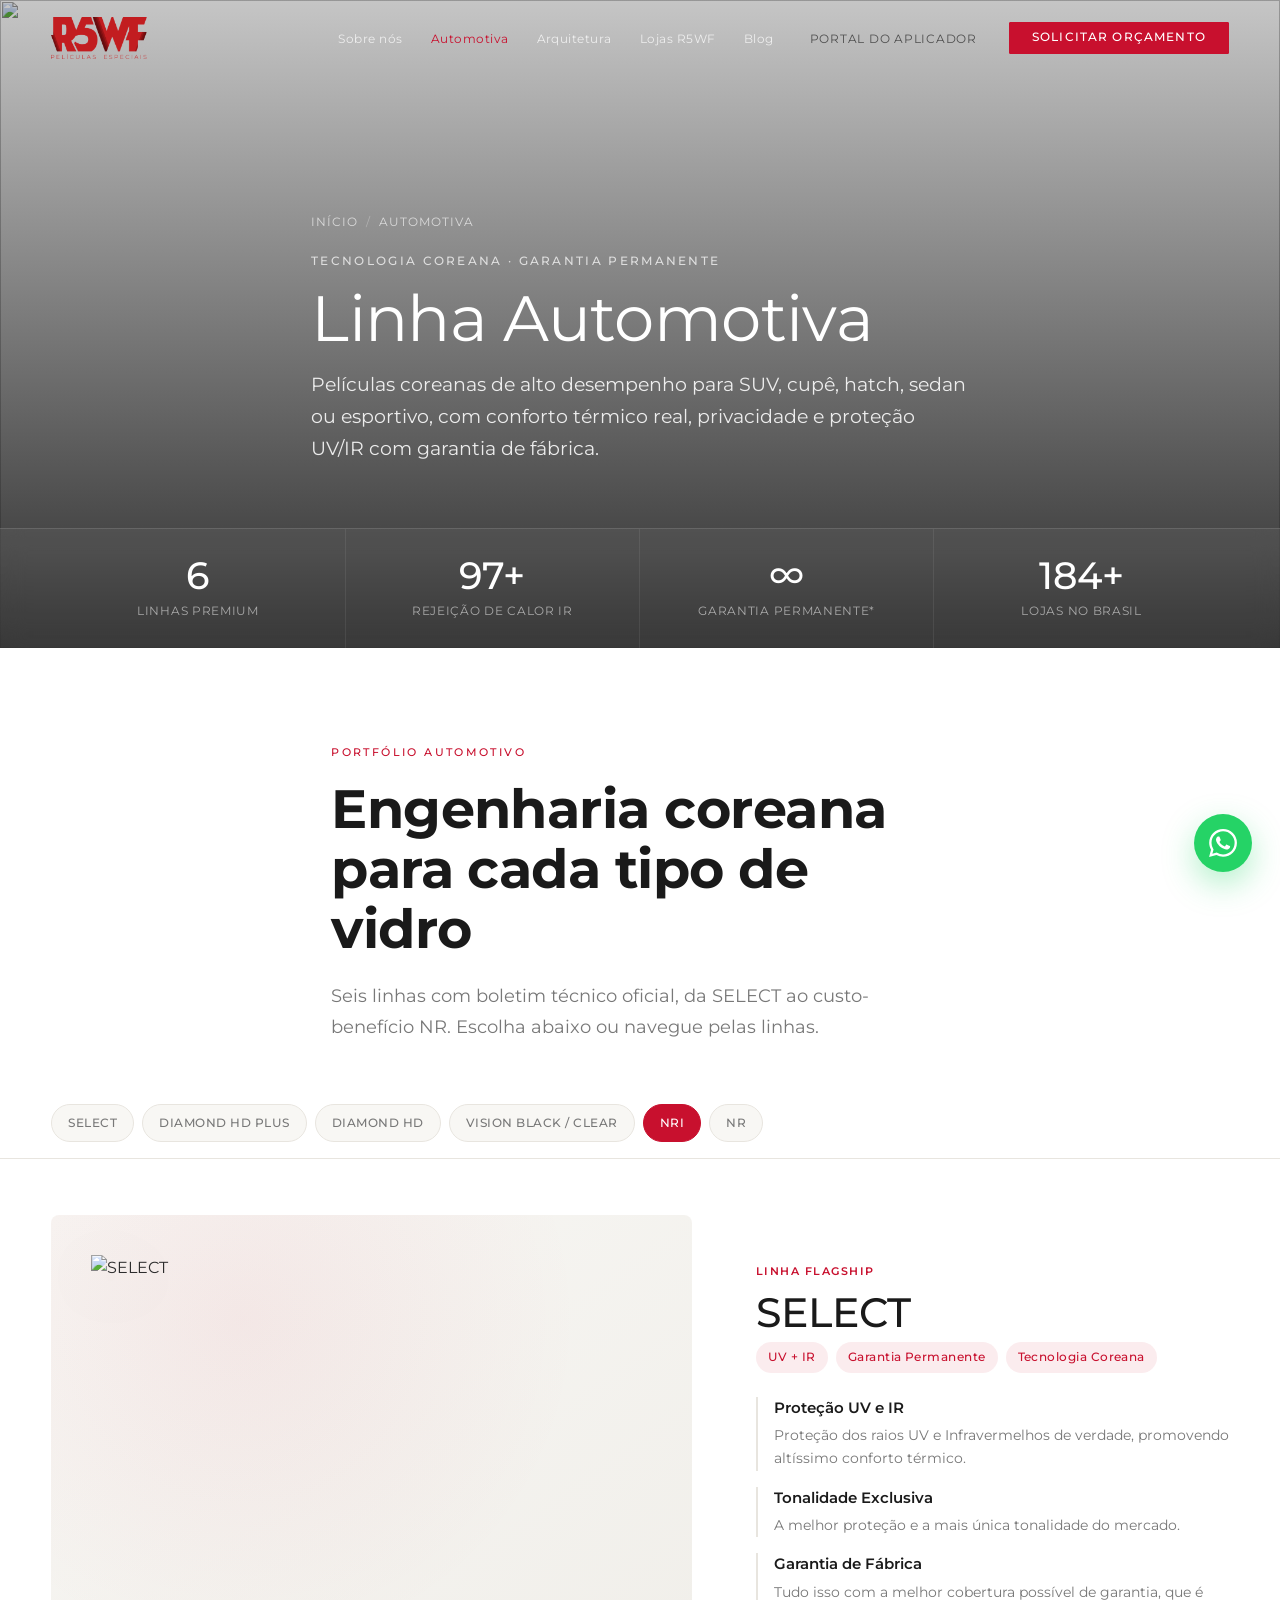
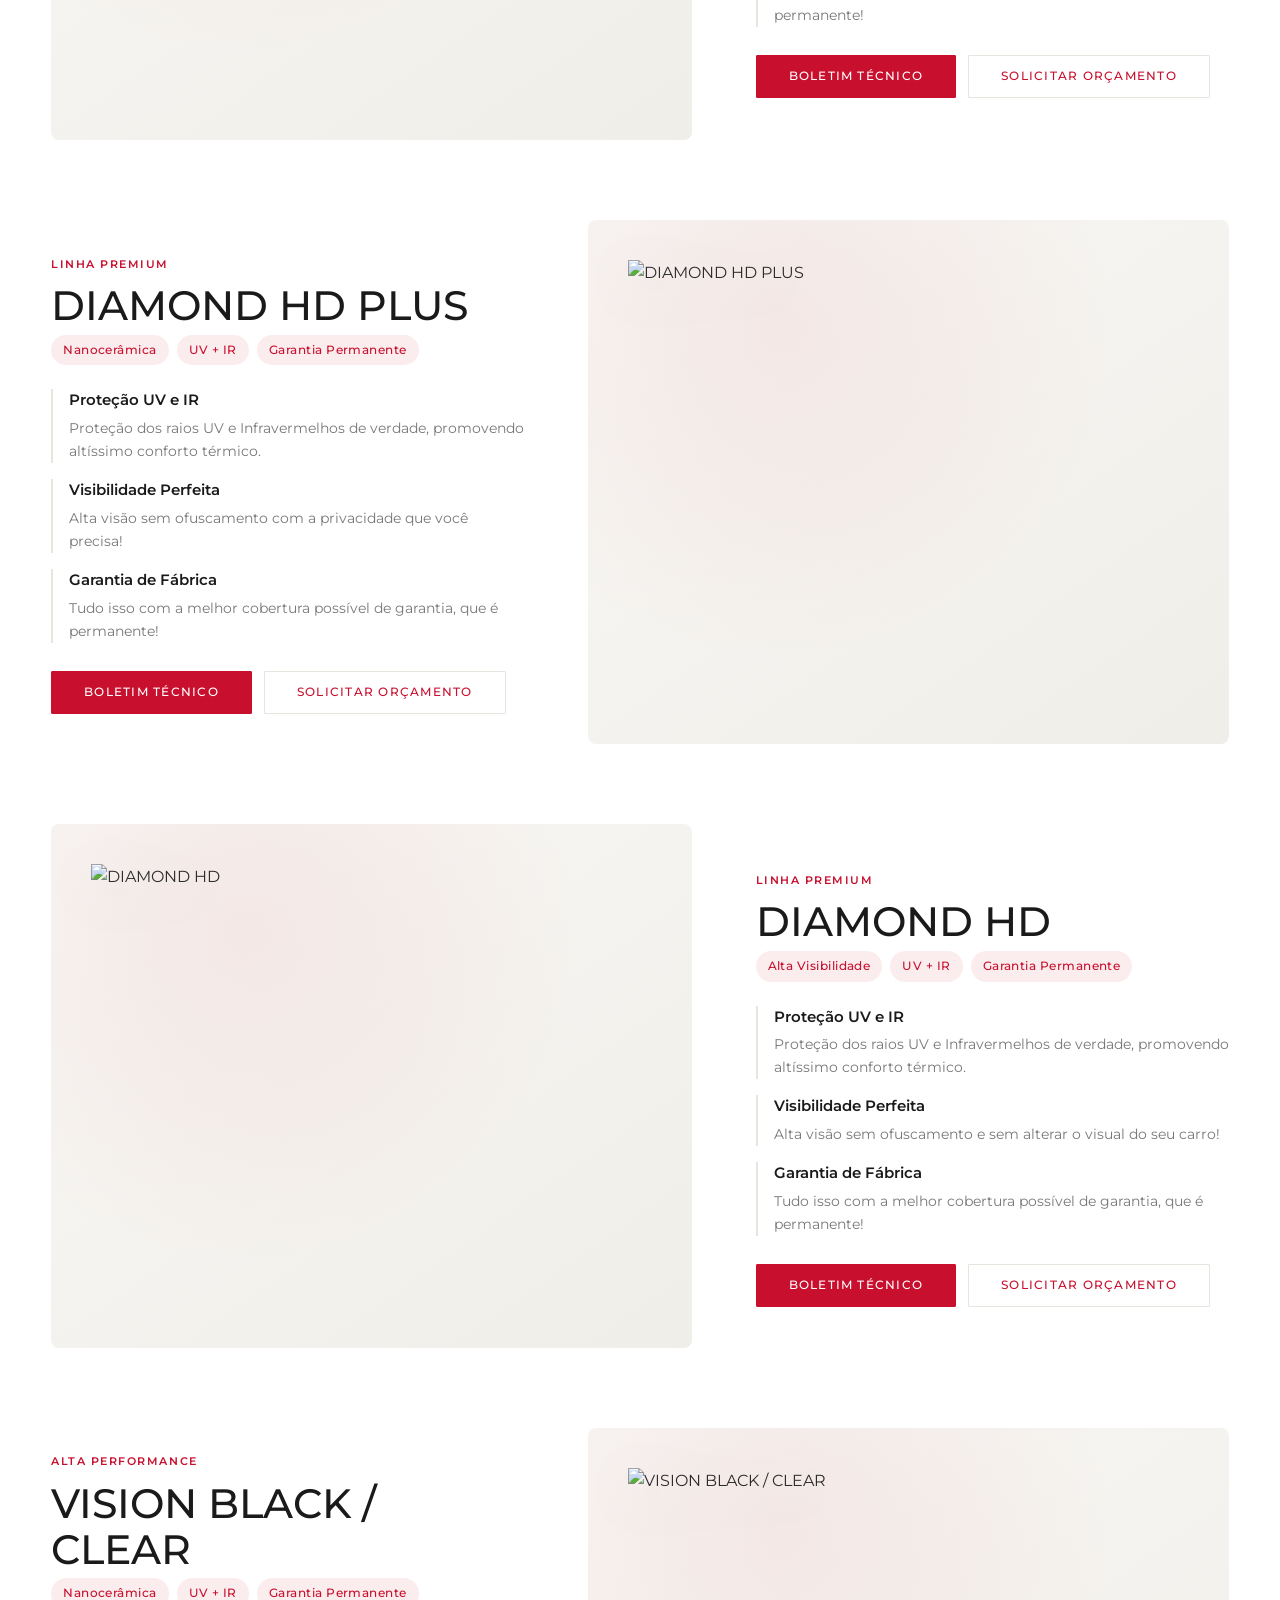
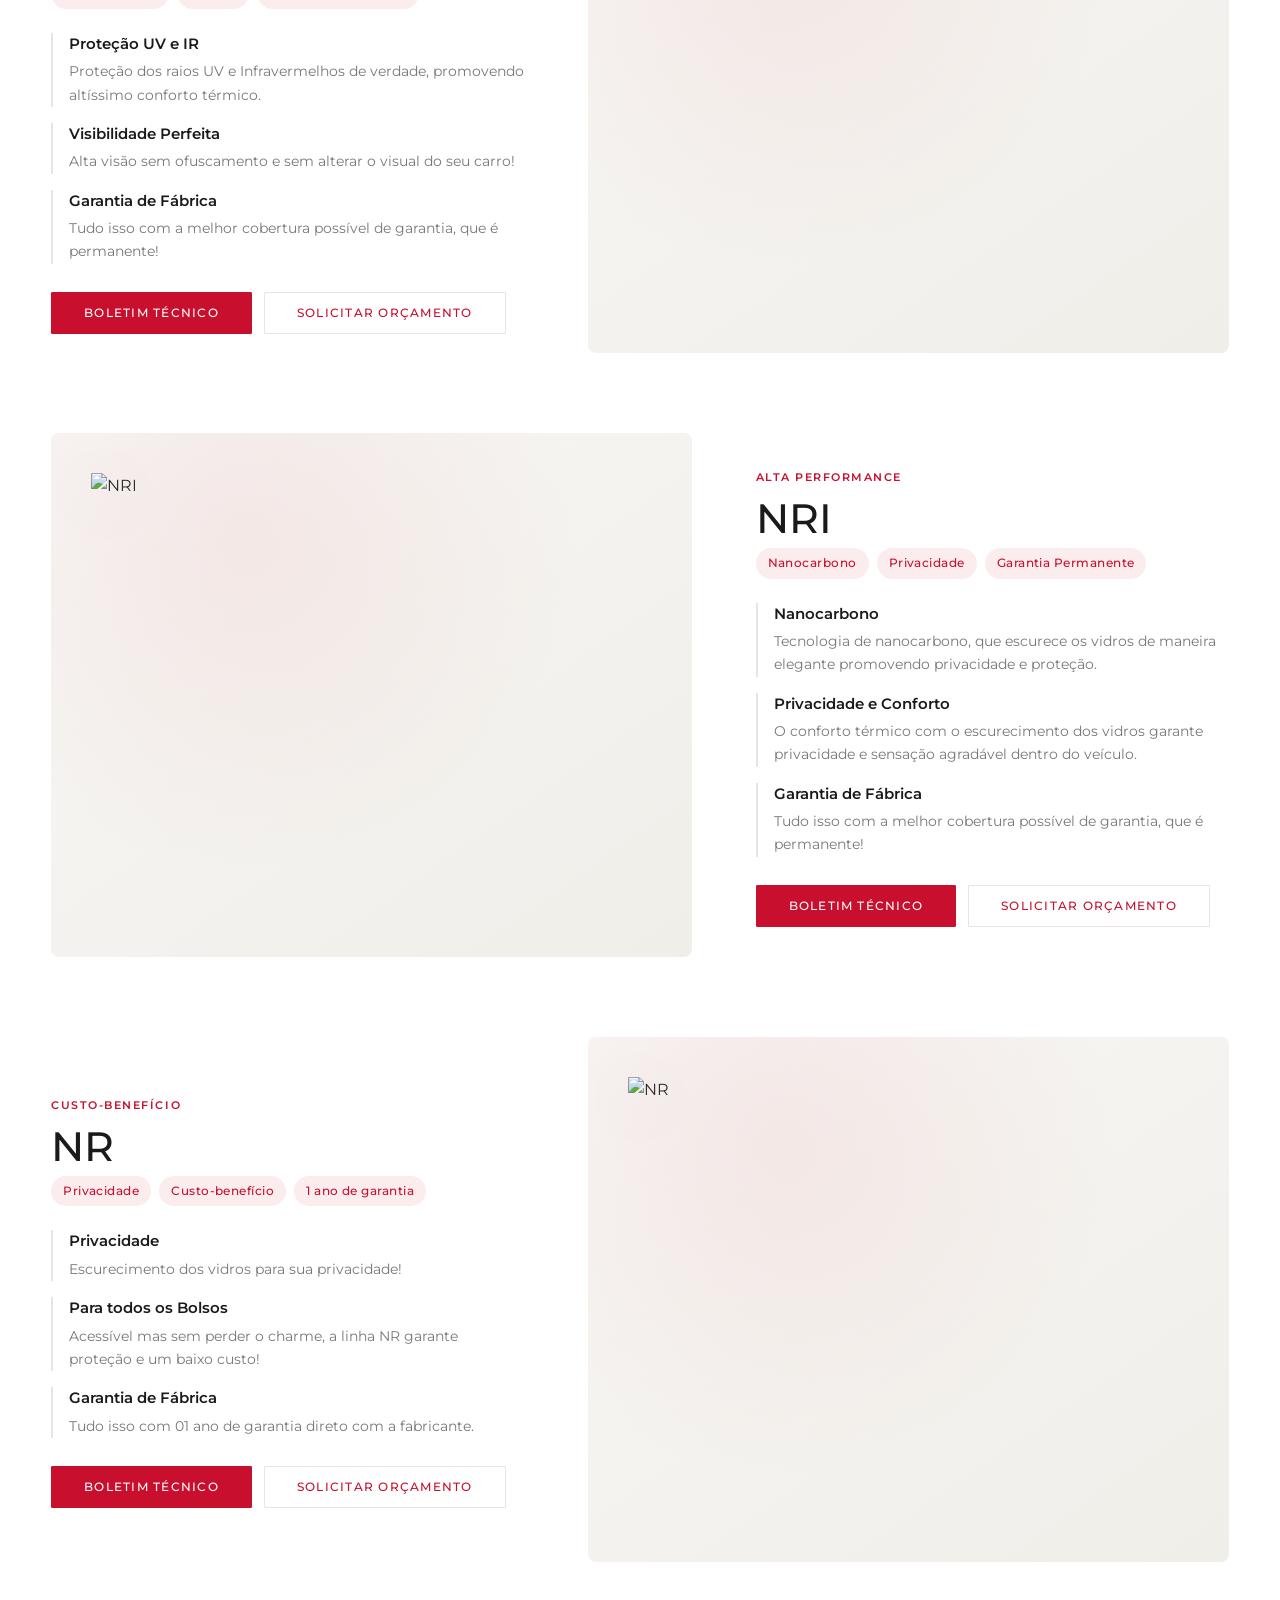
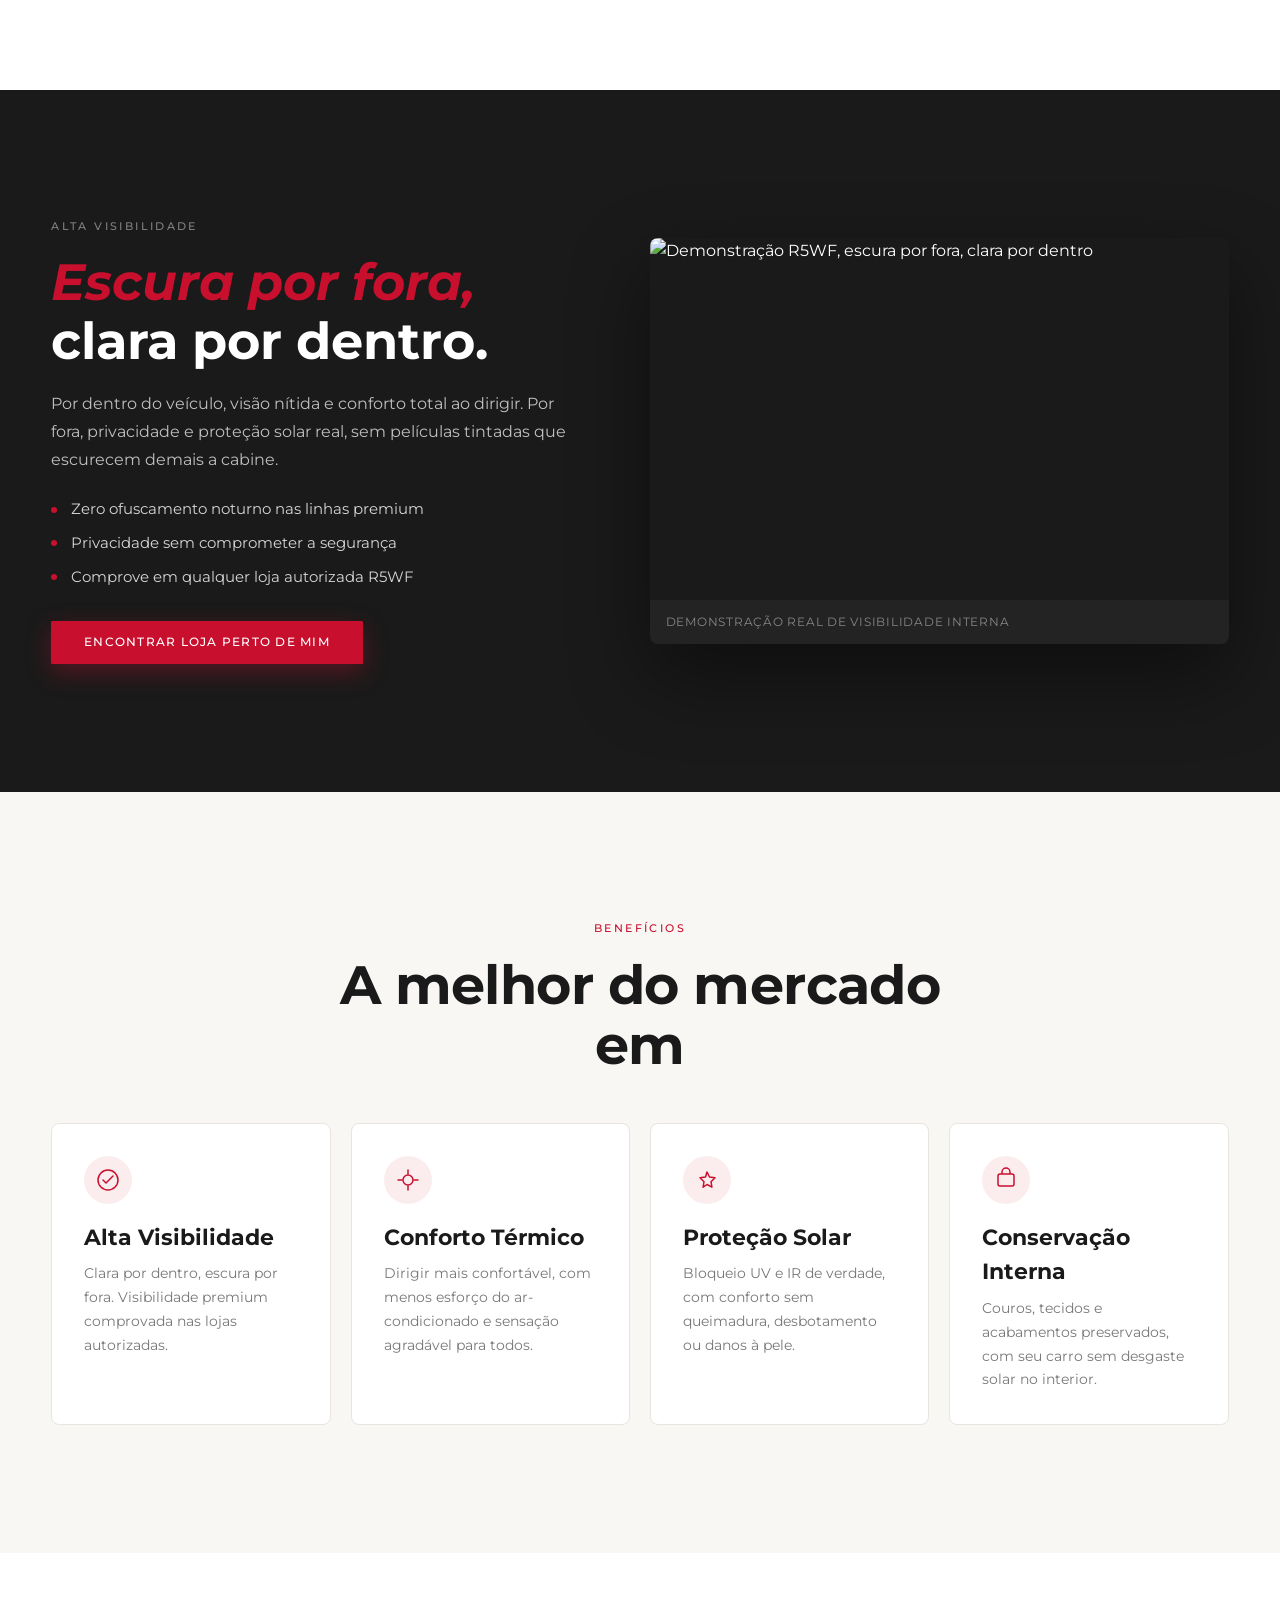
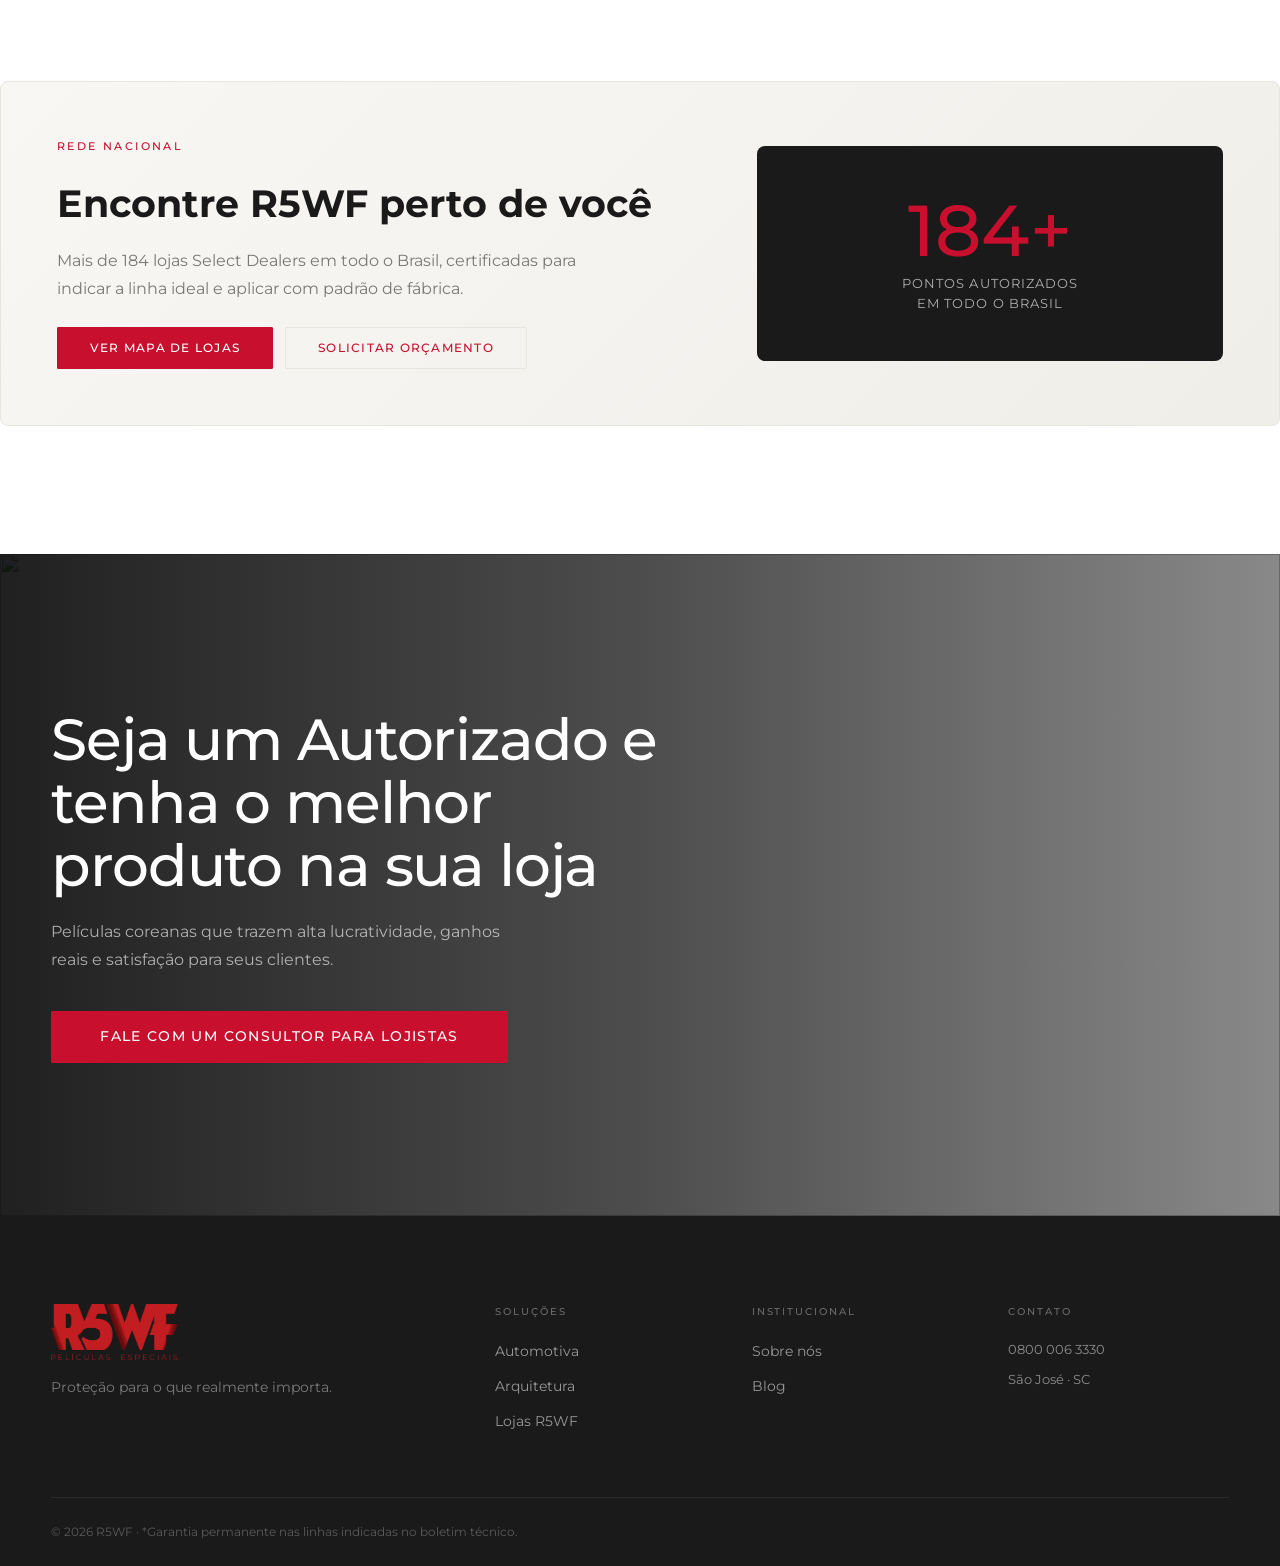
==== commit 084aca7e: "Novo mapa" ====
--- a/automotiva.html
+++ b/automotiva.html
@@ -69,7 +69,7 @@
           <span class="auto-stat__label">Garantia permanente*</span>
         </div>
         <div class="auto-stat">
-          <span class="auto-stat__value">89+</span>
+          <span class="auto-stat__value">184+</span>
           <span class="auto-stat__label">Lojas no Brasil</span>
         </div>
       </div>
@@ -161,14 +161,14 @@
         <div class="auto-stores__copy">
           <span class="eyebrow">Rede nacional</span>
           <h2 class="auto-stores__title" id="lojas-rede-title">Encontre R5WF perto de você</h2>
-          <p class="auto-stores__text">Mais de 89 lojas Select Dealers em todo o Brasil, certificadas para indicar a linha ideal e aplicar com padrão de fábrica.</p>
+          <p class="auto-stores__text">Mais de 184 lojas Select Dealers em todo o Brasil, certificadas para indicar a linha ideal e aplicar com padrão de fábrica.</p>
           <div class="auto-stores__actions">
             <a href="lojas-oficiais.html" class="btn btn--primary">Ver mapa de lojas</a>
             <a href="lojas-oficiais.html" class="btn btn--outline">Solicitar orçamento</a>
           </div>
         </div>
         <div class="auto-stores__panel" aria-hidden="true">
-          <span class="auto-stores__number">89+</span>
+          <span class="auto-stores__number">184+</span>
           <span class="auto-stores__panel-label">Pontos autorizados<br>em todo o Brasil</span>
         </div>
       </div>
--- a/style.css
+++ b/style.css
@@ -1410,12 +1410,29 @@
   .lojas-layout { display: block; }
   .lojas-panel { min-width: 0; }
   .loja-card {
+    position: relative;
     background: var(--white);
     border: 1px solid var(--border);
     border-radius: 4px;
     padding: 20px 22px;
     cursor: pointer;
     transition: border-color var(--dur-fast) var(--ease), box-shadow var(--dur-fast) var(--ease);
+  }
+  .loja-card:has(.loja-card__badge) {
+    padding-top: 52px;
+  }
+  .loja-card:has(.loja-card__badge) .loja-card__head {
+    padding-right: 88px;
+  }
+  .loja-card__badge {
+    position: absolute;
+    top: 10px;
+    right: 10px;
+    width: clamp(72px, 18vw, 96px);
+    height: auto;
+    object-fit: contain;
+    pointer-events: none;
+    user-select: none;
   }
   .loja-card:hover,
   .loja-card.is-active {
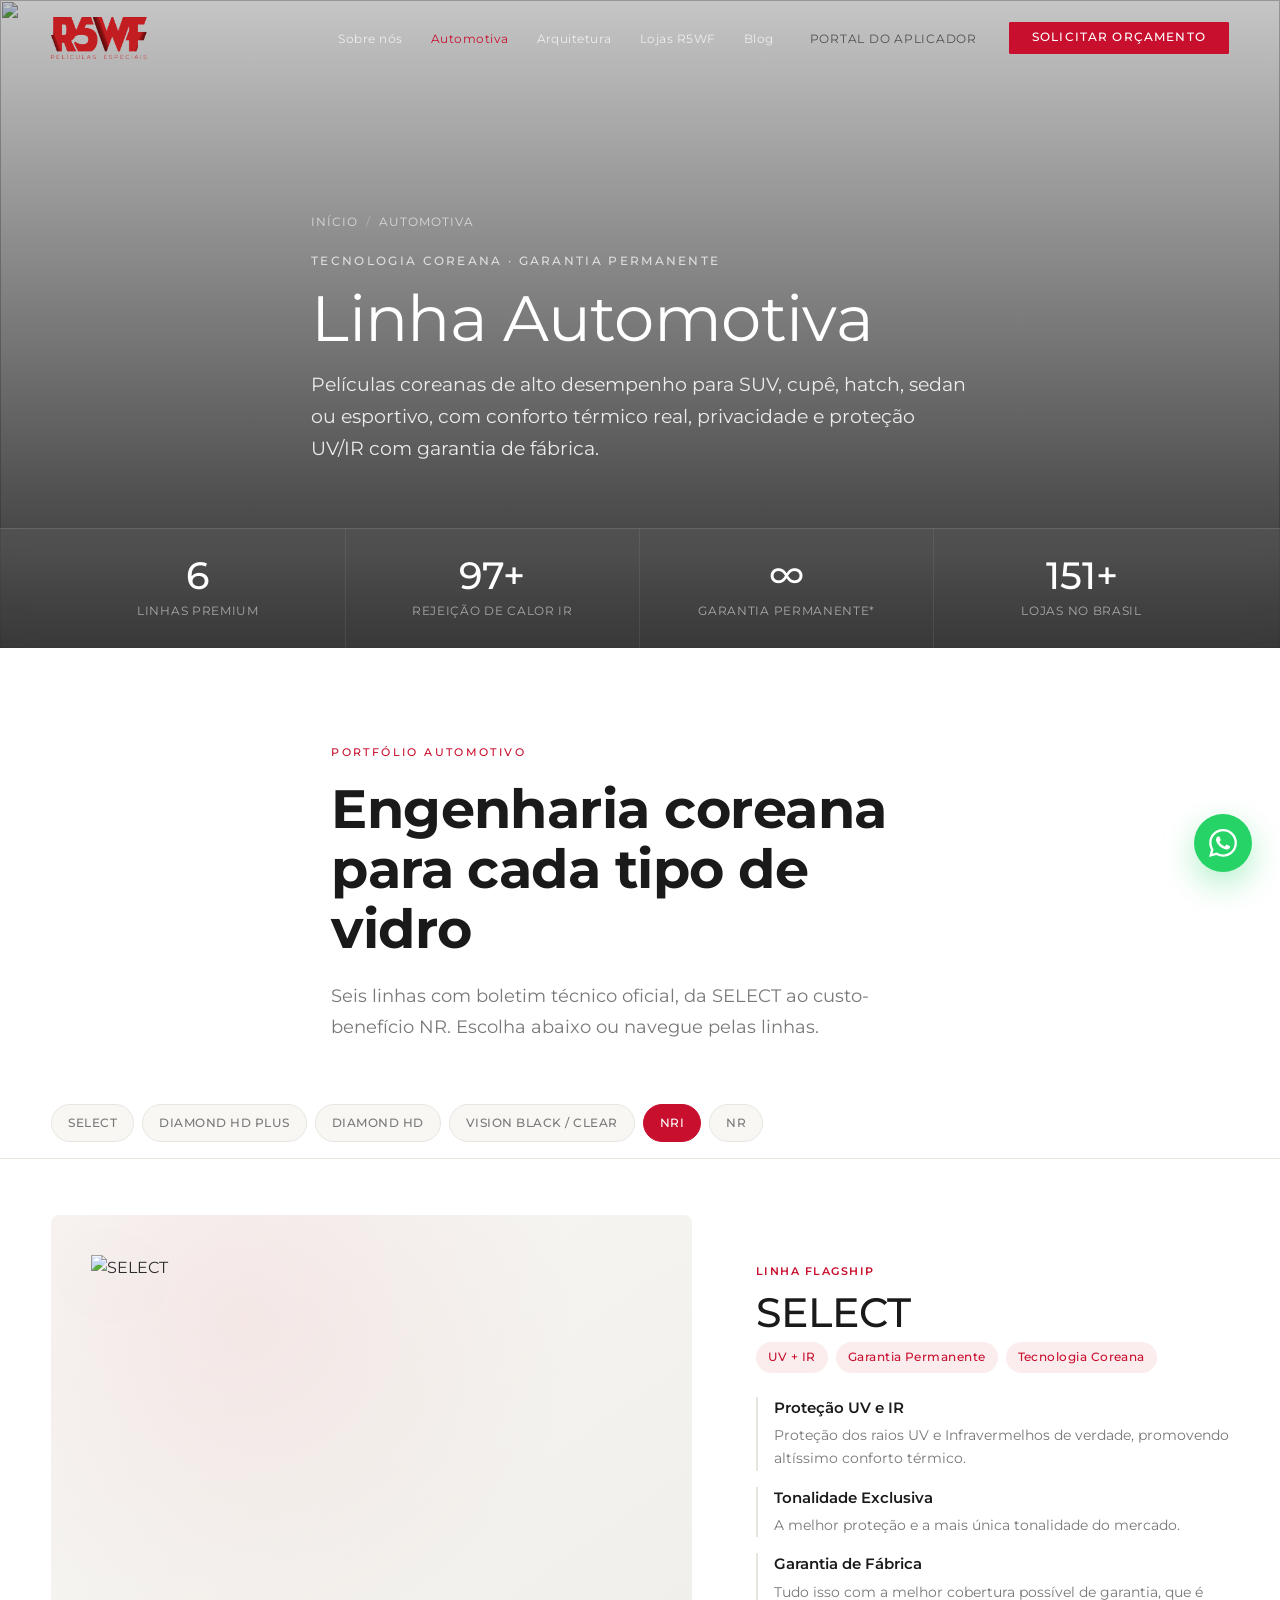
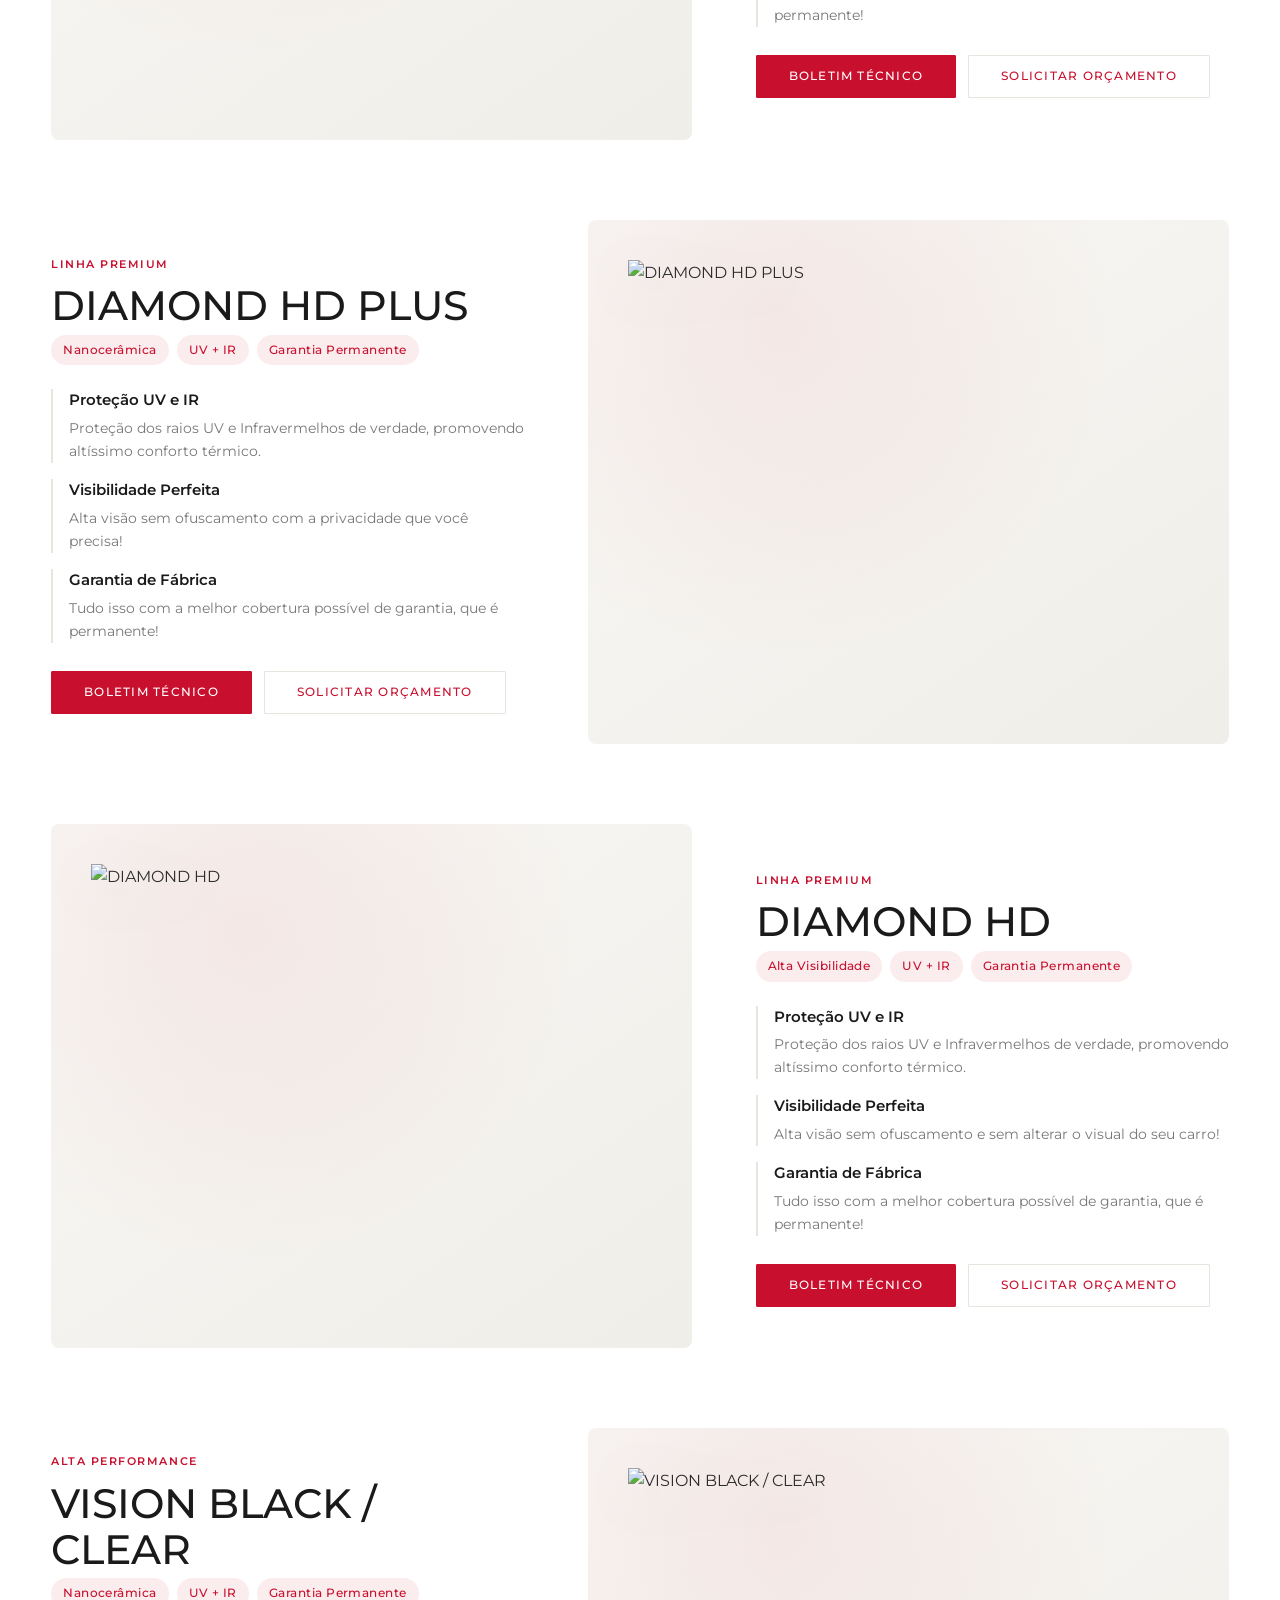
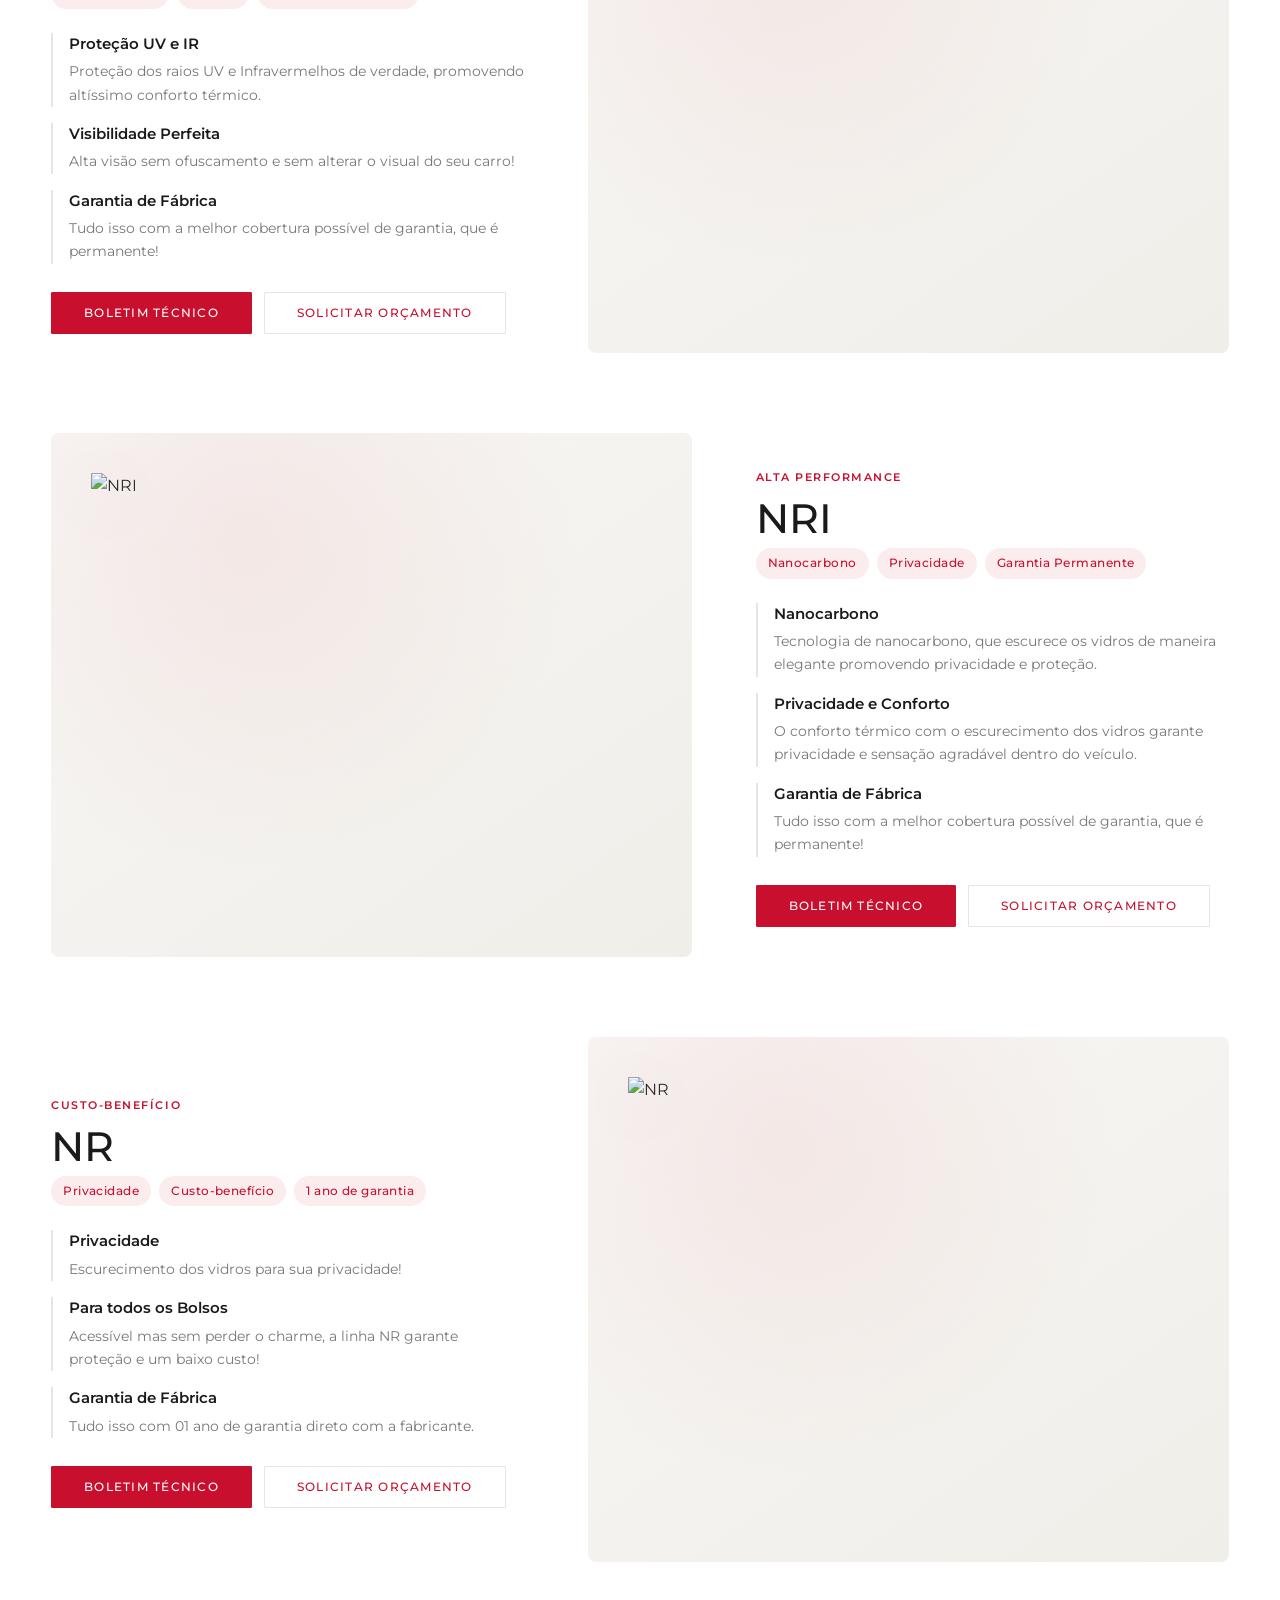
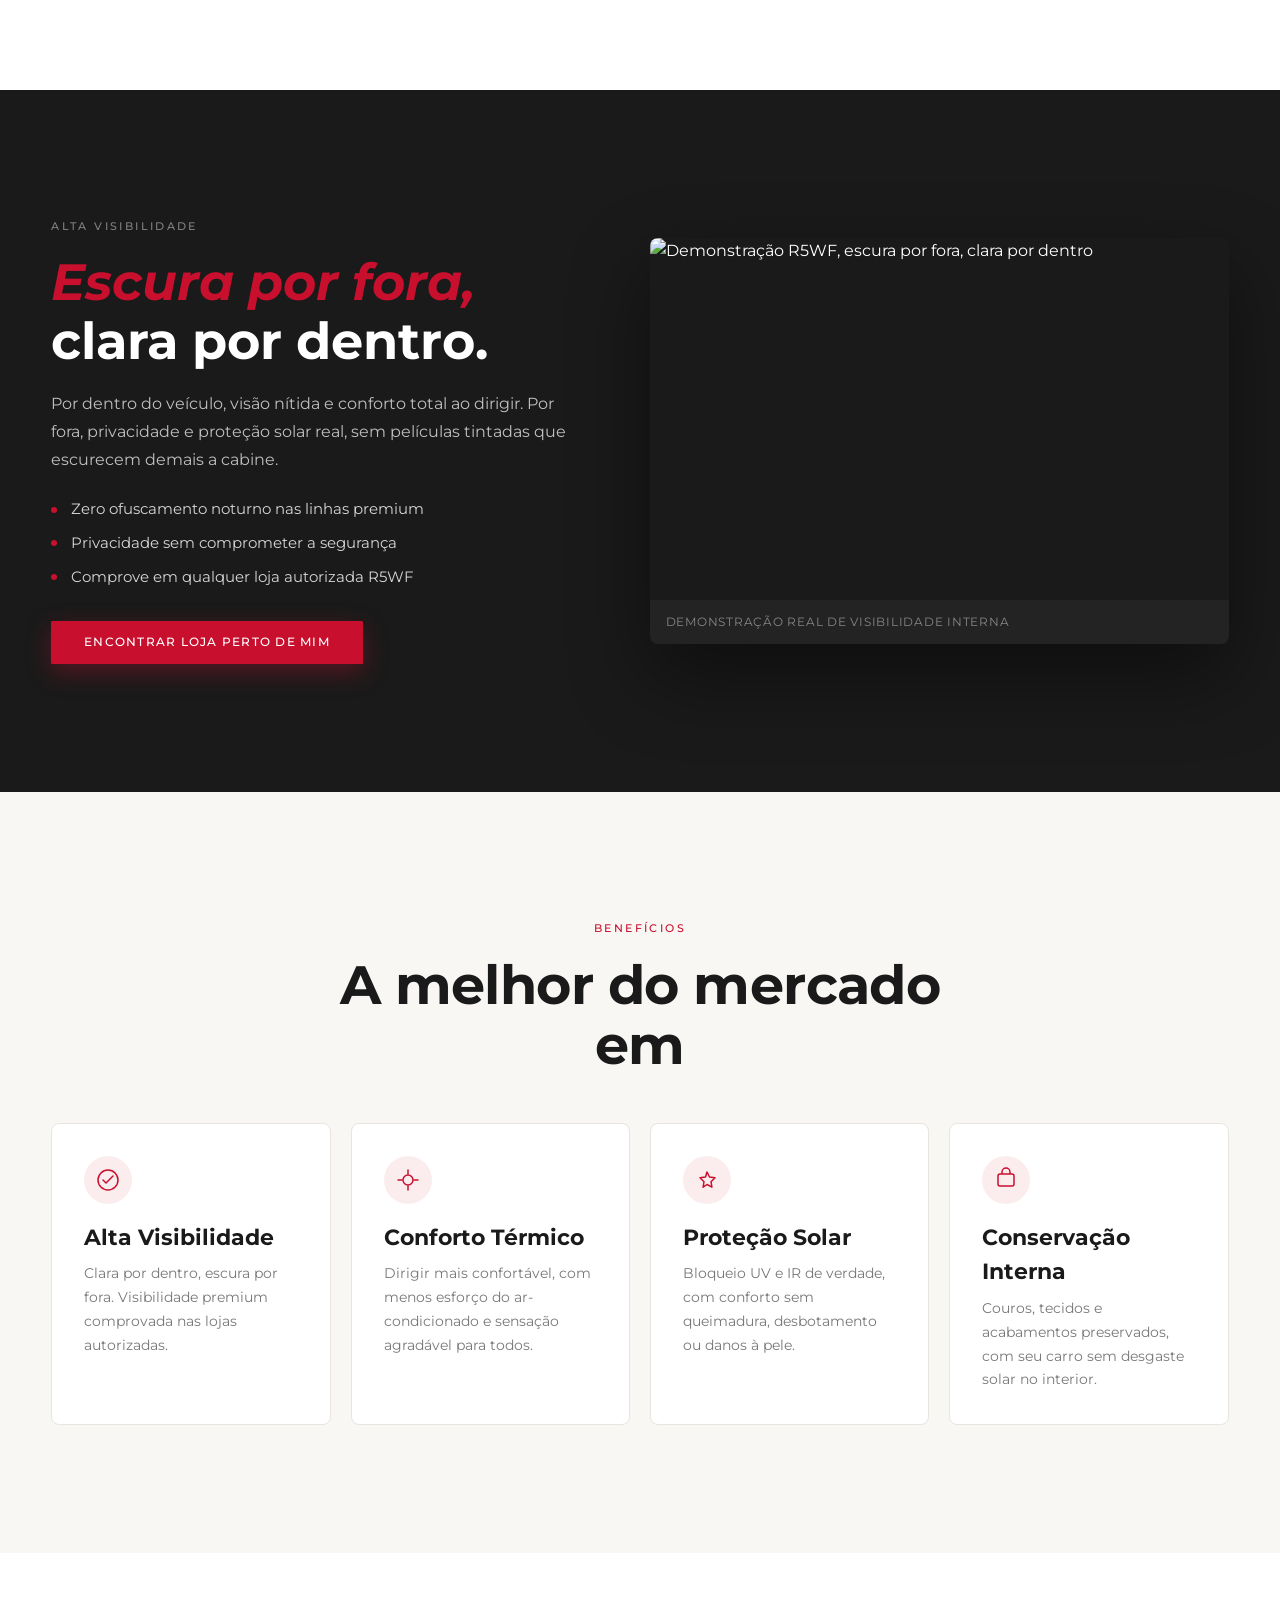
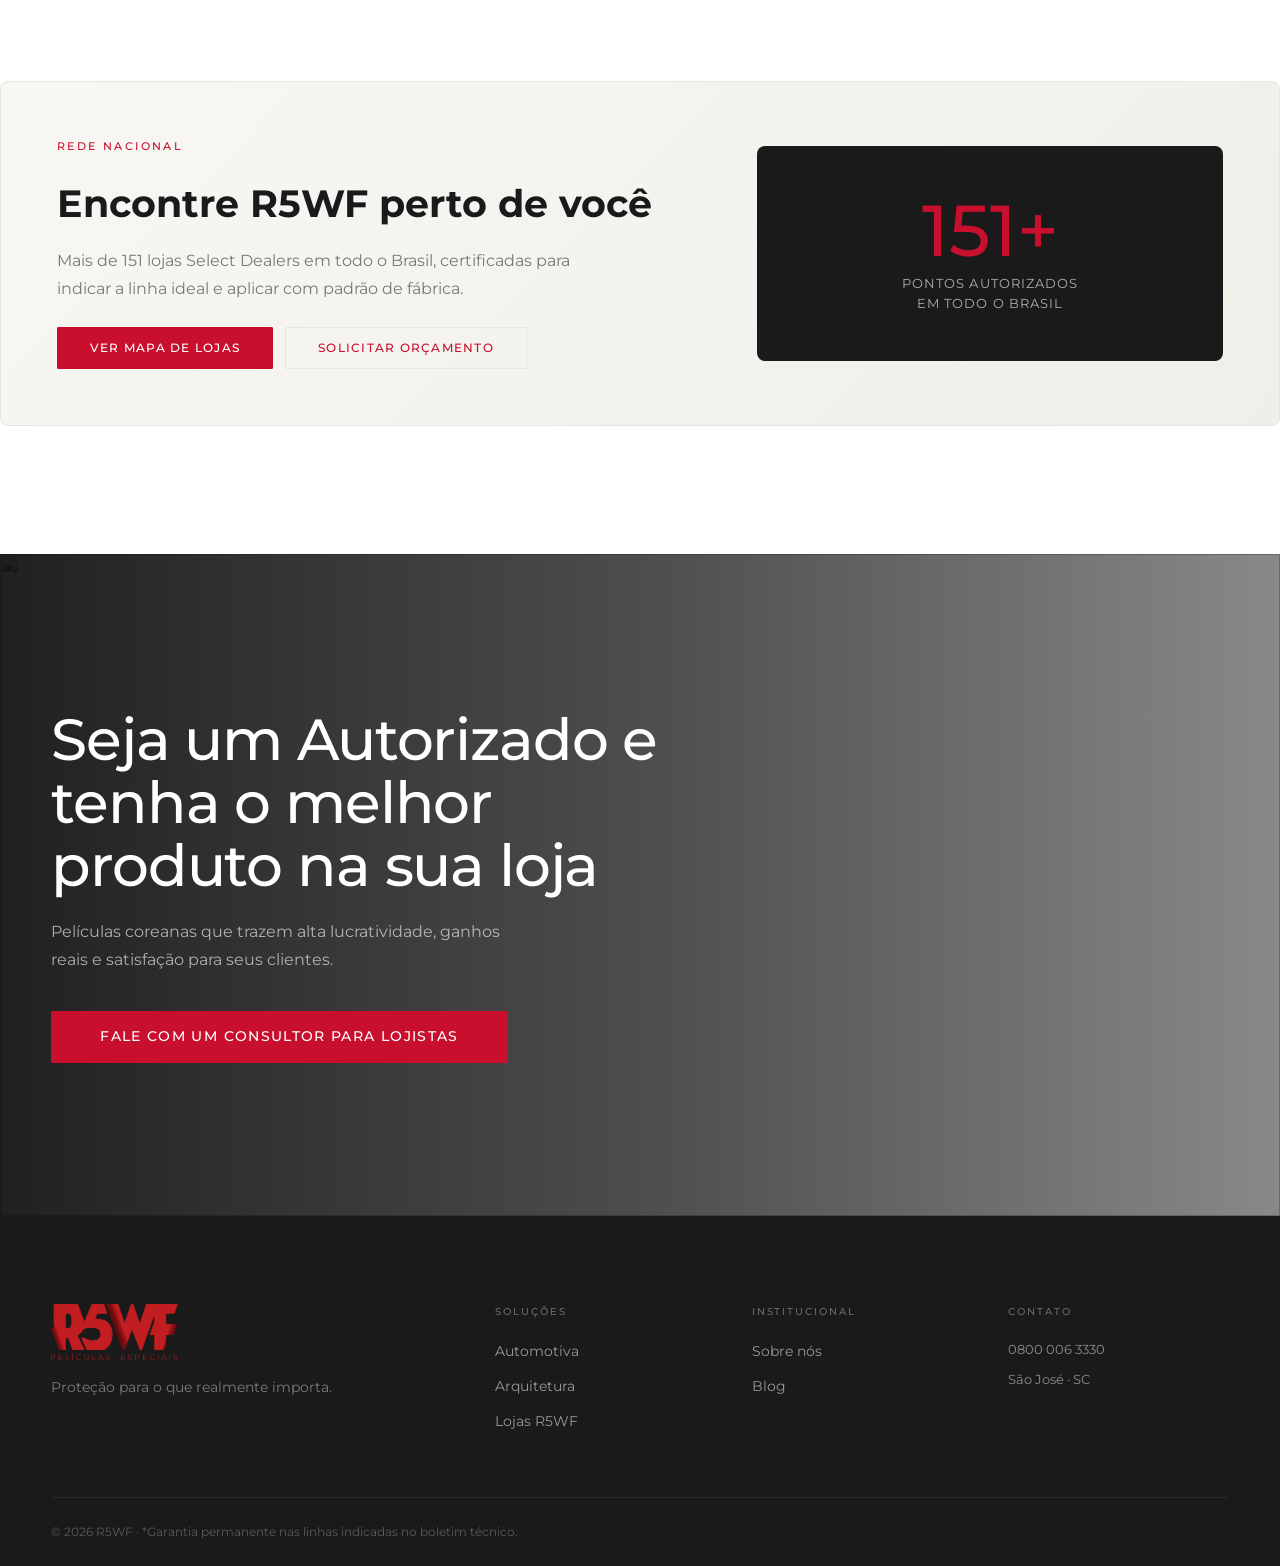
==== commit 80c07b1e: "Remove lojas RS, atualiza pins SP e cache do mapa" ====
--- a/automotiva.html
+++ b/automotiva.html
@@ -69,7 +69,7 @@
           <span class="auto-stat__label">Garantia permanente*</span>
         </div>
         <div class="auto-stat">
-          <span class="auto-stat__value">184+</span>
+          <span class="auto-stat__value">151+</span>
           <span class="auto-stat__label">Lojas no Brasil</span>
         </div>
       </div>
@@ -161,14 +161,14 @@
         <div class="auto-stores__copy">
           <span class="eyebrow">Rede nacional</span>
           <h2 class="auto-stores__title" id="lojas-rede-title">Encontre R5WF perto de você</h2>
-          <p class="auto-stores__text">Mais de 184 lojas Select Dealers em todo o Brasil, certificadas para indicar a linha ideal e aplicar com padrão de fábrica.</p>
+          <p class="auto-stores__text">Mais de 151 lojas Select Dealers em todo o Brasil, certificadas para indicar a linha ideal e aplicar com padrão de fábrica.</p>
           <div class="auto-stores__actions">
             <a href="lojas-oficiais.html" class="btn btn--primary">Ver mapa de lojas</a>
             <a href="lojas-oficiais.html" class="btn btn--outline">Solicitar orçamento</a>
           </div>
         </div>
         <div class="auto-stores__panel" aria-hidden="true">
-          <span class="auto-stores__number">184+</span>
+          <span class="auto-stores__number">151+</span>
           <span class="auto-stores__panel-label">Pontos autorizados<br>em todo o Brasil</span>
         </div>
       </div>
